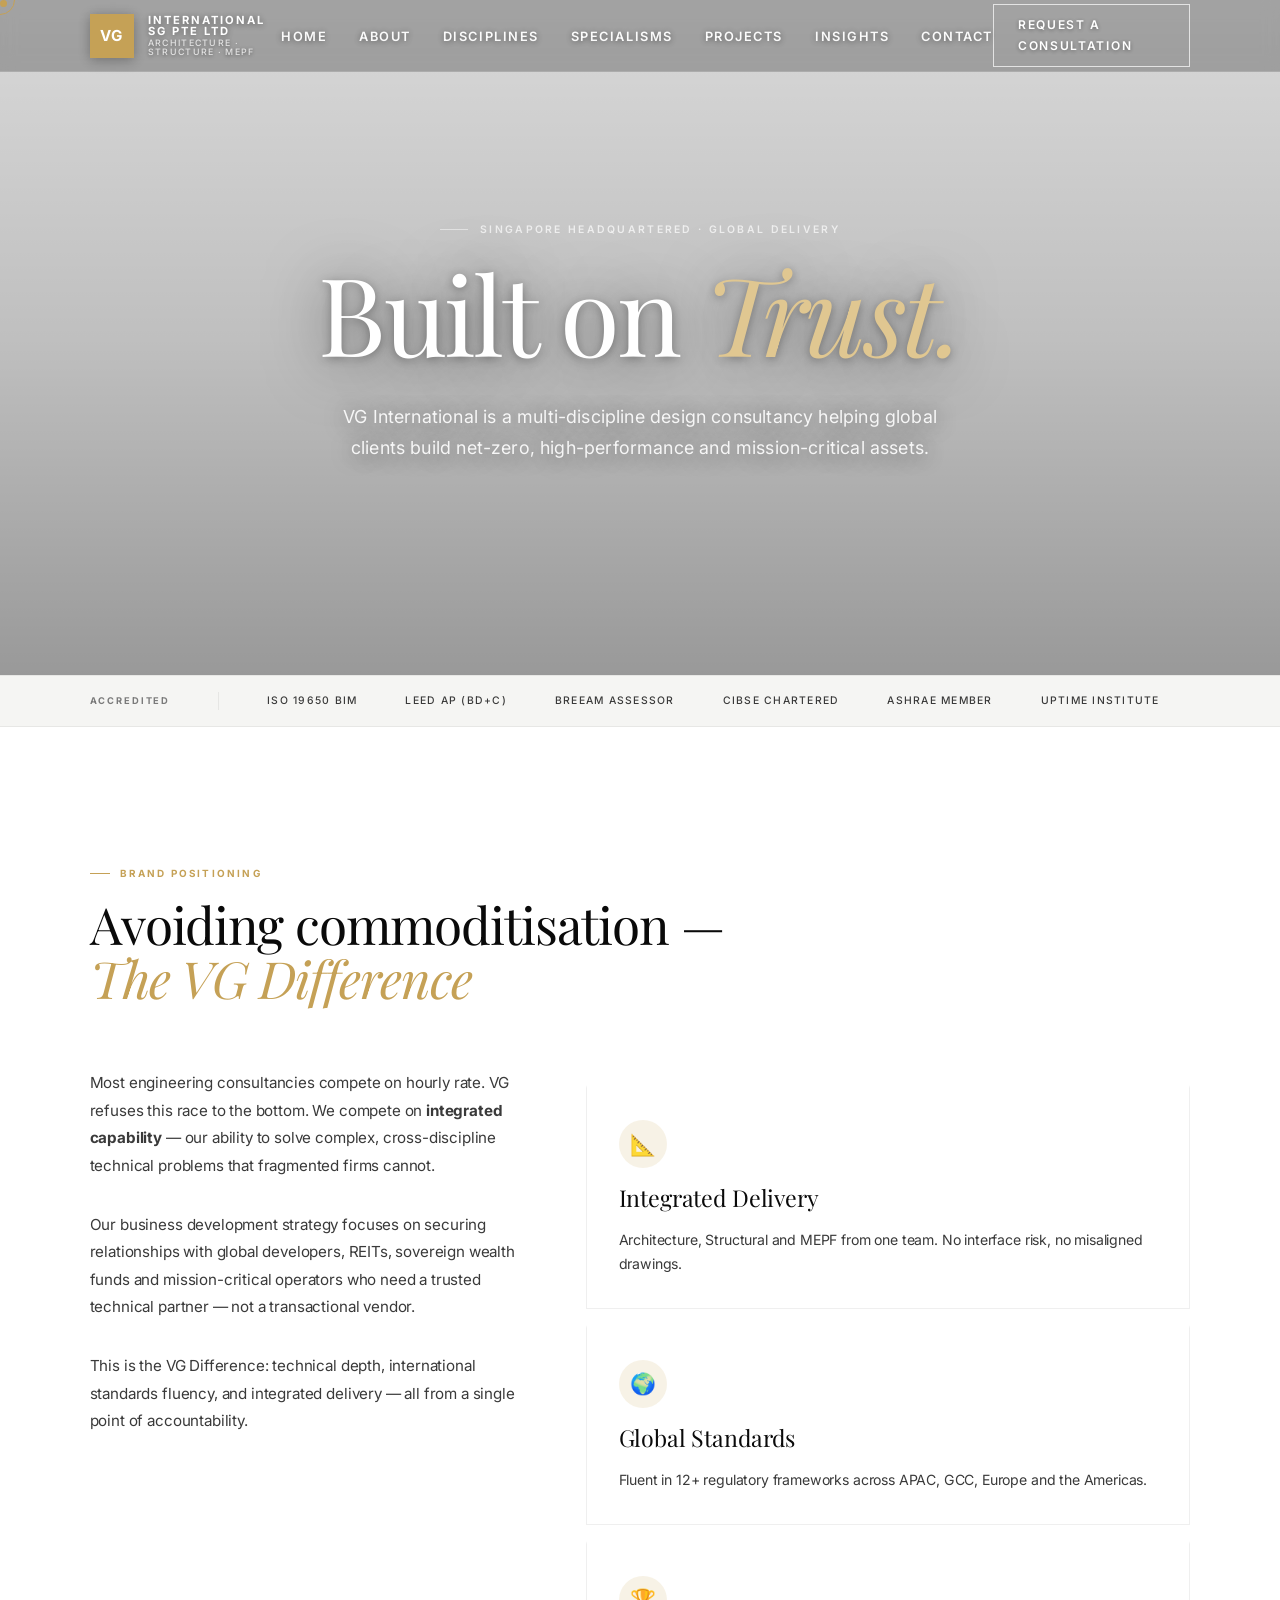
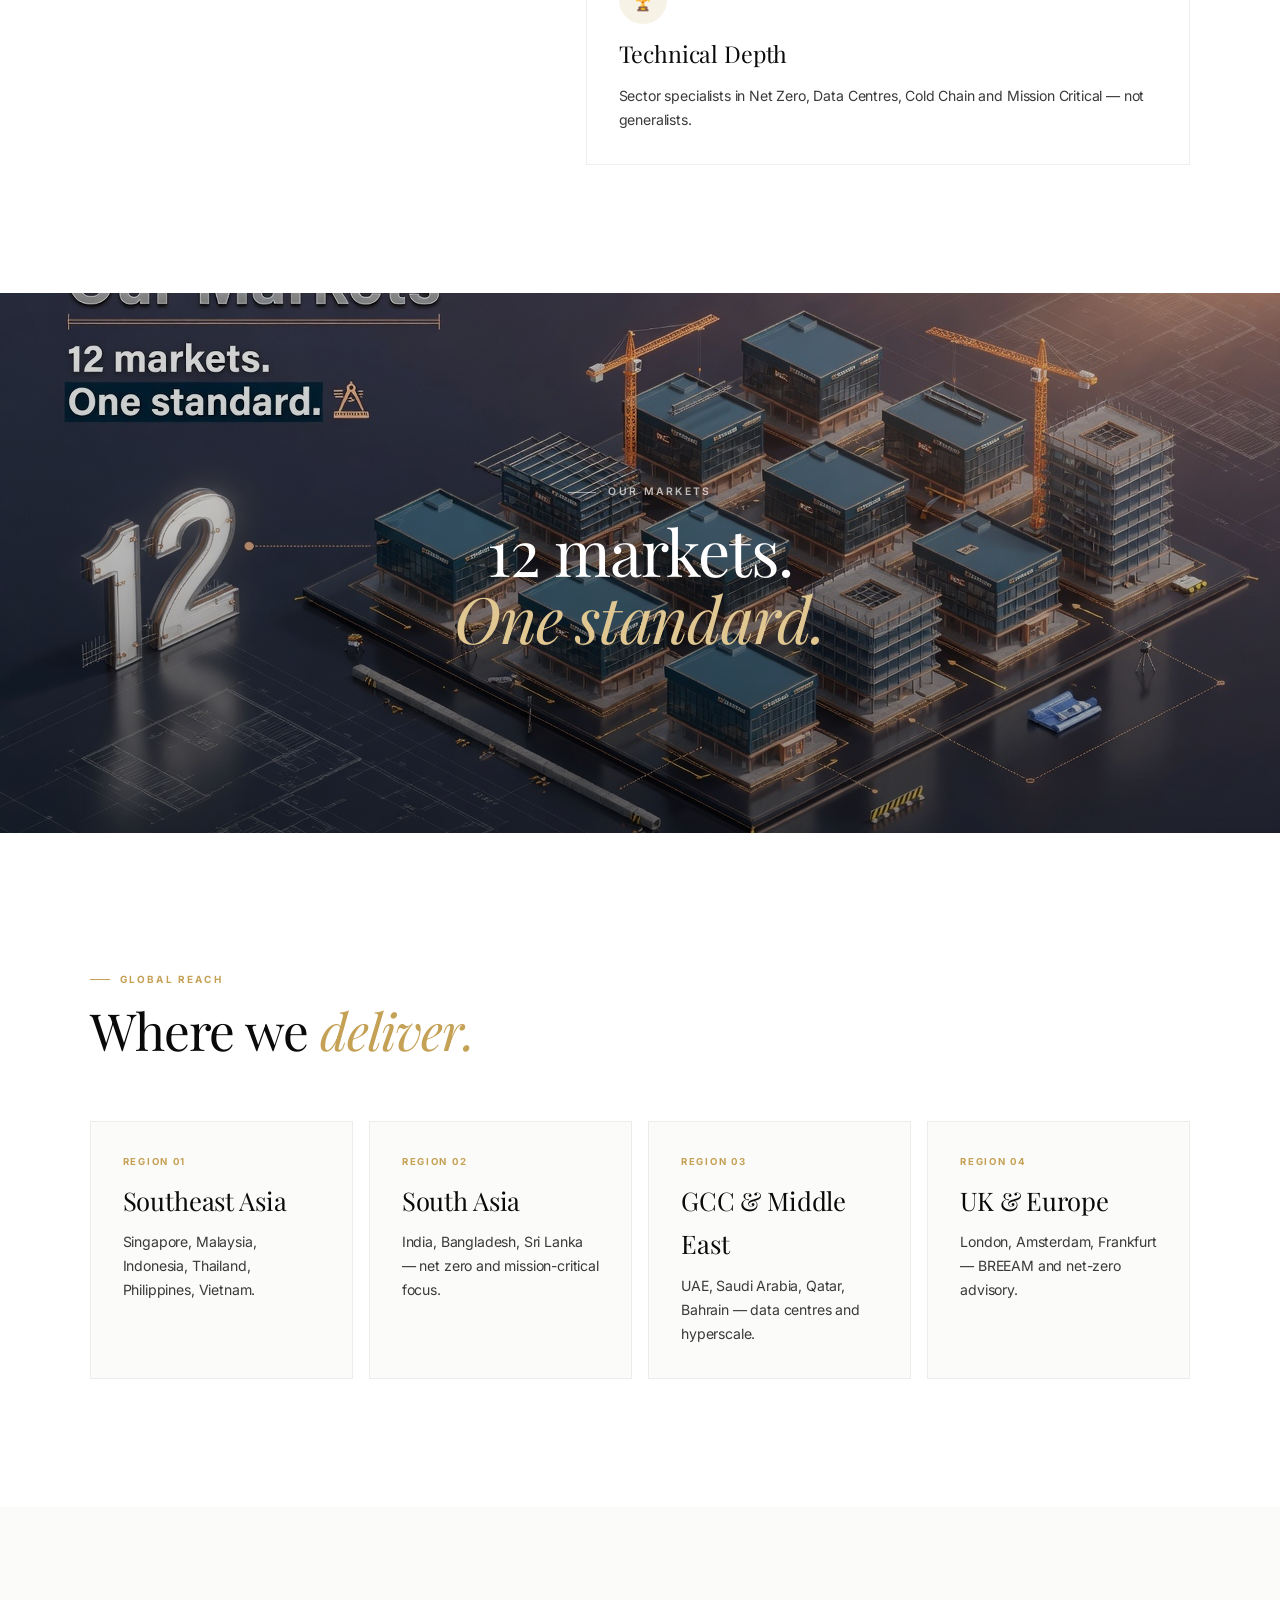
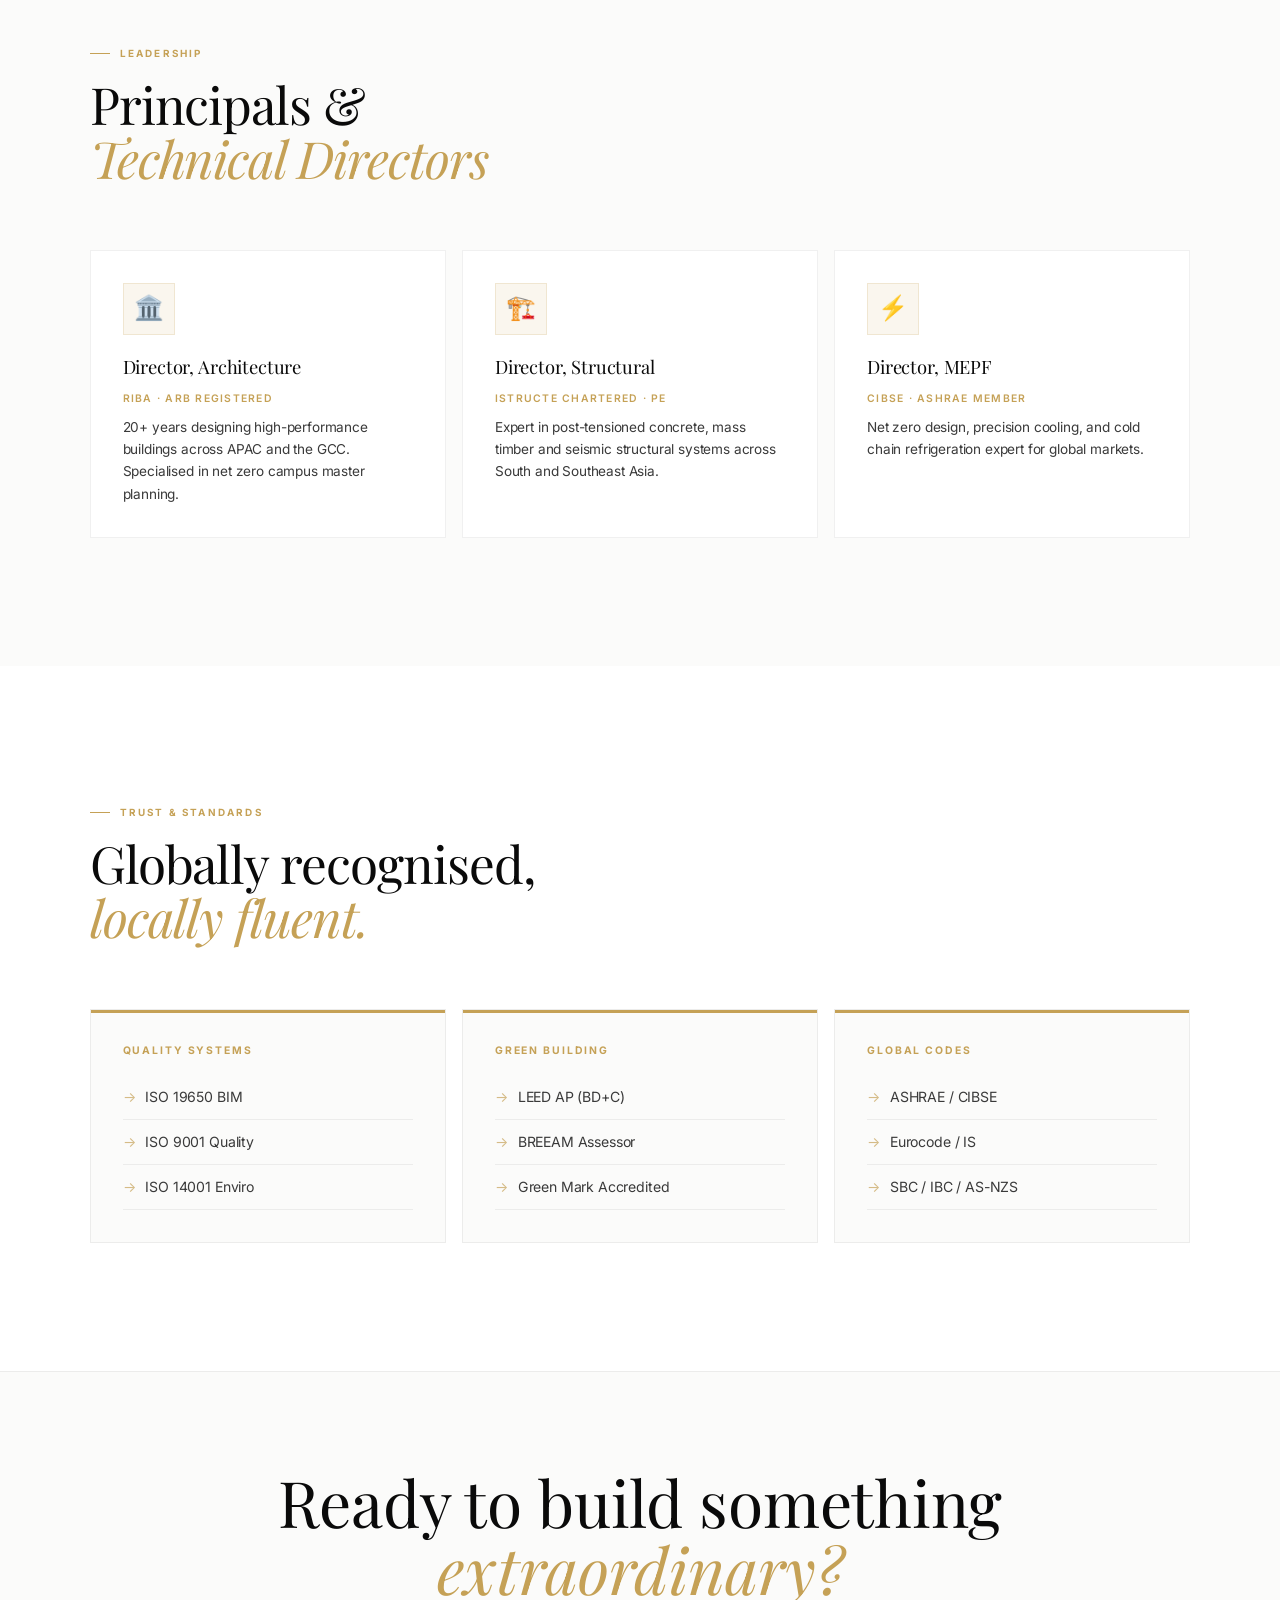
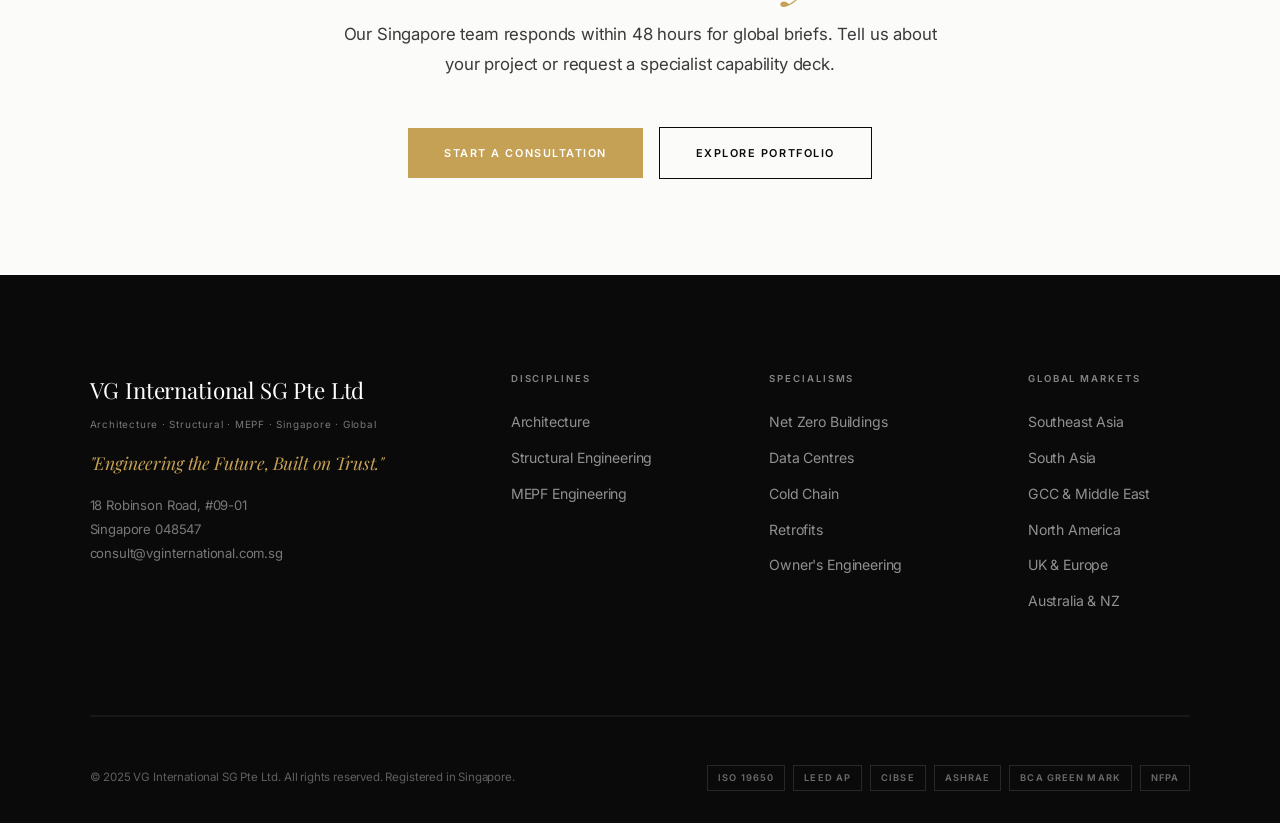
==== about.html @ dfb0352e "update" ====
<!DOCTYPE html>
<html lang="en">
<head>
<meta charset="UTF-8"><meta name="viewport" content="width=device-width,initial-scale=1.0">
<title>About VG — VG International SG Pte Ltd</title>
<link rel="preconnect" href="https://fonts.googleapis.com">
<link rel="preconnect" href="https://fonts.gstatic.com" crossorigin>
<link rel="stylesheet" href="css/style.css">

</head>
<body>
<div id="scroll-progress"></div>
<div id="nav-placeholder"></div>

<!-- CINEMATIC HERO -->
<section class="video-hero tall">
  <div class="video-hero-bg">
    <video autoplay muted loop playsinline>
      <source src="Public/grok-video-a93527ab-5ca3-4bed-82b3-470a1e8af33f.mp4" type="video/mp4">
    </video>
  </div>
  <div class="video-hero-overlay"></div>
  <div class="video-hero-content">
    <div class="eyebrow eyebrow-white">Singapore Headquartered · Global Delivery</div>
    <h1 class="display-xl">Built on <em>Trust.</em></h1>
    <p class="hero-sub">VG International is a multi-discipline design consultancy helping global clients build net-zero, high-performance and mission-critical assets.</p>
  </div>
</section>

<div id="trust-placeholder"></div>

<!-- PHILOSOPHY -->
<div class="section">
  <div class="section-header reveal-init">
    <div class="section-tag">Brand Positioning</div>
    <h2 class="sec-title">Avoiding commoditisation —<br><em>The VG Difference</em></h2>
  </div>
  <div class="spec-inner">
    <div class="reveal-init">
      <p class="body-text mb2">Most engineering consultancies compete on hourly rate. VG refuses this race to the bottom. We compete on <strong>integrated capability</strong> — our ability to solve complex, cross-discipline technical problems that fragmented firms cannot.</p>
      <p class="body-text mb2">Our business development strategy focuses on securing relationships with global developers, REITs, sovereign wealth funds and mission-critical operators who need a trusted technical partner — not a transactional vendor.</p>
      <p class="body-text">This is the VG Difference: technical depth, international standards fluency, and integrated delivery — all from a single point of accountability.</p>
    </div>
    <div class="reveal-init">
      <div class="f-col mt1">
        <div class="promise-card mb1">
          <div class="icon-circle ic-gold">📐</div>
          <div class="sc-title mb1">Integrated Delivery</div>
          <div class="sc-text">Architecture, Structural and MEPF from one team. No interface risk, no misaligned drawings.</div>
        </div>
        <div class="promise-card mb1">
          <div class="icon-circle ic-gold">🌍</div>
          <div class="sc-title mb1">Global Standards</div>
          <div class="sc-text">Fluent in 12+ regulatory frameworks across APAC, GCC, Europe and the Americas.</div>
        </div>
        <div class="promise-card">
          <div class="icon-circle ic-gold">🏆</div>
          <div class="sc-title mb1">Technical Depth</div>
          <div class="sc-text">Sector specialists in Net Zero, Data Centres, Cold Chain and Mission Critical — not generalists.</div>
        </div>
      </div>
    </div>
  </div>
</div>

<!-- VIDEO BREAK -->
<section class="video-hero medium">
  <div class="video-hero-bg">
    <img src="Public/0d7a922f-af8d-451e-a42f-dc4cbf70d4f8.jpg" alt="Our Markets">
  </div>
  <div class="video-hero-overlay"></div>
  <div class="video-hero-content">
    <div class="eyebrow eyebrow-white">Our Markets</div>
    <h2 class="display-lg">12 markets.<br><em>One standard.</em></h2>
  </div>
</section>

<!-- GLOBAL MARKETS -->
<div class="section">
  <div class="section-header reveal-init">
    <div class="section-tag">Global Reach</div>
    <h2 class="sec-title">Where we <em>deliver.</em></h2>
  </div>
  <div class="grid-4 mt2">
    <div class="card reveal-init">
      <div class="card-num">Region 01</div>
      <div class="card-title">Southeast Asia</div>
      <div class="card-text">Singapore, Malaysia, Indonesia, Thailand, Philippines, Vietnam.</div>
    </div>
    <div class="card reveal-init">
      <div class="card-num">Region 02</div>
      <div class="card-title">South Asia</div>
      <div class="card-text">India, Bangladesh, Sri Lanka — net zero and mission-critical focus.</div>
    </div>
    <div class="card reveal-init">
      <div class="card-num">Region 03</div>
      <div class="card-title">GCC &amp; Middle East</div>
      <div class="card-text">UAE, Saudi Arabia, Qatar, Bahrain — data centres and hyperscale.</div>
    </div>
    <div class="card reveal-init">
      <div class="card-num">Region 04</div>
      <div class="card-title">UK &amp; Europe</div>
      <div class="card-text">London, Amsterdam, Frankfurt — BREEAM and net-zero advisory.</div>
    </div>
  </div>
</div>

<!-- TEAM -->
<section class="section-alt">
  <div class="inner">
    <div class="section-header reveal-init">
      <div class="section-tag">Leadership</div>
      <h2 class="sec-title">Principals &amp;<br><em>Technical Directors</em></h2>
    </div>
    <div class="grid-3 mt2">
      <div class="team-card reveal-init">
        <div class="team-thumb">🏛️</div>
        <div class="team-name">Director, Architecture</div>
        <div class="team-role">RIBA · ARB Registered</div>
        <div class="team-text">20+ years designing high-performance buildings across APAC and the GCC. Specialised in net zero campus master planning.</div>
      </div>
      <div class="team-card reveal-init">
        <div class="team-thumb">🏗️</div>
        <div class="team-name">Director, Structural</div>
        <div class="team-role">IStructE Chartered · PE</div>
        <div class="team-text">Expert in post-tensioned concrete, mass timber and seismic structural systems across South and Southeast Asia.</div>
      </div>
      <div class="team-card reveal-init">
        <div class="team-thumb">⚡</div>
        <div class="team-name">Director, MEPF</div>
        <div class="team-role">CIBSE · ASHRAE Member</div>
        <div class="team-text">Net zero design, precision cooling, and cold chain refrigeration expert for global markets.</div>
      </div>
    </div>
  </div>
</section>

<!-- ACCREDITATIONS -->
<div class="section">
  <div class="section-header reveal-init">
    <div class="section-tag">Trust &amp; Standards</div>
    <h2 class="sec-title">Globally recognised,<br><em>locally fluent.</em></h2>
  </div>
  <div class="grid-3">
    <div class="card-top reveal-init">
      <div class="cap-title">Quality Systems</div>
      <ul class="arrow-list"><li>ISO 19650 BIM</li><li>ISO 9001 Quality</li><li>ISO 14001 Enviro</li></ul>
    </div>
    <div class="card-top reveal-init">
      <div class="cap-title">Green Building</div>
      <ul class="arrow-list"><li>LEED AP (BD+C)</li><li>BREEAM Assessor</li><li>Green Mark Accredited</li></ul>
    </div>
    <div class="card-top reveal-init">
      <div class="cap-title">Global Codes</div>
      <ul class="arrow-list"><li>ASHRAE / CIBSE</li><li>Eurocode / IS</li><li>SBC / IBC / AS-NZS</li></ul>
    </div>
  </div>
</div>

<!-- CTA -->
<div class="cta-band">
  <h2>Ready to build something<br><em>extraordinary?</em></h2>
  <p>Our Singapore team responds within 48 hours for global briefs. Tell us about your project or request a specialist capability deck.</p>
  <div class="btn-row center">
    <a href="contact.html" class="btn btn-gold">Start a Consultation</a>
    <a href="projects.html" class="btn btn-outline-dark">Explore Portfolio</a>
  </div>
</div>

<div id="footer-placeholder"></div>
<script src="js/shared.js"></script>
</body>
</html>
---- css/style.css ----
@import url('https://fonts.googleapis.com/css2?family=Playfair+Display:ital,wght@0,400;0,600;0,700;1,400;1,600&family=Inter:wght@300;400;500;600&display=swap');

/* ============================
   DESIGN TOKENS
   ============================ */
:root {
  /* Backgrounds */
  --bg:           #FFFFFF;
  --bg-2:         #FBFBFA;
  --bg-3:         #F5F5F3;
  --bg-dark:      #0F0F0F;

  /* Text */
  --ink:          #0A0A0A;
  --ink-2:        #3A3A3A;
  --ink-3:        #7A7A7A;
  --ink-inv:      #FFFFFF;

  /* Gold Accent - Refined for elegance */
  --gold:         #C5A156;
  --gold-light:   #E0C791;
  --gold-deep:    #94783E;

  /* Fonts */
  --f-display:    'Playfair Display', Georgia, serif;
  --f-body:       'Inter', -apple-system, BlinkMacSystemFont, "Segoe UI", Roboto, sans-serif;

  /* Strict Spacing Scale (8pt system) */
  --s1: 4px; --s2: 8px; --s3: 16px; --s4: 24px;
  --s5: 32px; --s6: 48px; --s7: 64px; --s8: 96px;
  --s9: 128px;
  --s10: 160px;

  /* Layout */
  --max-w: 1280px;
  --side:  7vw;

  /* Borders & Shadows - Subtle and clean */
  --border:       rgba(0,0,0,0.06);
  --border-gold:  rgba(197,161,86,0.25);
  --shadow-sm:    0 2px 12px rgba(0,0,0,0.04);
  --shadow:       0 8px 32px rgba(0,0,0,0.05);
  --shadow-lg:    0 24px 80px rgba(0,0,0,0.08);

  /* Easing */
  --ease:         cubic-bezier(0.2, 0.8, 0.2, 1);
}

/* ============================
   RESET & BASE
   ============================ */
*, *::before, *::after { box-sizing: border-box; margin: 0; padding: 0; }
html { scroll-behavior: smooth; font-size: 16px; }

body {
  font-family: var(--f-body);
  background: var(--bg);
  color: var(--ink);
  overflow-x: hidden;
  -webkit-font-smoothing: antialiased;
  -moz-osx-font-smoothing: grayscale;
  line-height: 1.7; /* Increased for better legibility */
  letter-spacing: -0.01em;
}

img, video { display: block; max-width: 100%; }
a { text-decoration: none; color: inherit; }

/* ============================
   SCROLL PROGRESS
   ============================ */
#scroll-progress {
  position: fixed; top: 0; left: 0;
  height: 2px; width: 0%;
  background: var(--gold);
  z-index: 9999;
  transition: width 0.08s linear;
}

/* ============================
   NAV
   ============================ */
nav {
  position: fixed;
  top: 0; left: 0; right: 0;
  z-index: 1000;
  display: flex;
  align-items: center;
  justify-content: space-between;
  padding: 0 var(--side);
  height: 72px;
  background: transparent;
  transition: background 0.4s var(--ease), height 0.4s var(--ease), backdrop-filter 0.4s var(--ease);
}

nav.scrolled {
  height: 56px;
  background: rgba(255,255,255,0.96);
  backdrop-filter: blur(16px);
  border-bottom: 1px solid var(--border);
}

.nav-logo {
  display: flex; align-items: center; gap: 14px;
  text-decoration: none;
}

.nav-logo-mark {
  width: 44px; height: 44px;
  background: var(--gold);
  display: flex; align-items: center; justify-content: center;
  font-family: var(--f-body);
  font-size: 0.95rem;
  font-weight: 700;
  color: white;
  letter-spacing: 0.05em;
  flex-shrink: 0;
}

.nav-logo-info {
  display: flex;
  flex-direction: column;
  gap: 2px;
  justify-content: center;
}

.nav-logo-name {
  font-family: var(--f-body);
  font-size: 0.7rem;
  font-weight: 700;
  color: var(--ink);
  letter-spacing: 0.18em;
  text-transform: uppercase;
  line-height: 1;
}

.nav-logo-sub {
  font-family: var(--f-body);
  font-size: 0.55rem;
  font-weight: 500;
  color: var(--ink-3);
  letter-spacing: 0.15em;
  text-transform: uppercase;
  line-height: 1;
}

.nav-links {
  display: flex; align-items: center;
  list-style: none; gap: var(--s5);
}

.nav-links a {
  font-family: var(--f-body);
  font-size: 0.8rem;
  font-weight: 600;
  letter-spacing: 0.12em;
  text-transform: uppercase;
  color: var(--ink);
  opacity: 0.75;
  transition: opacity 0.2s, color 0.2s;
}

.nav-links a:hover, .nav-links a.active { opacity: 1; color: var(--gold); }

/* When nav is over video — frosted glass blur effect to match bottom stats bar */
nav.on-video {
  background: rgba(0,0,0,0.25);
  backdrop-filter: blur(8px);
  border-bottom: 1px solid rgba(255,255,255,0.15);
}

nav.on-video .nav-links a,
nav.on-video .nav-logo-name {
  color: #FFFFFF;
  text-shadow: 0 1px 6px rgba(0,0,0,0.5);
  opacity: 1;
}
nav.on-video .nav-logo-sub {
  color: rgba(255,255,255,0.75);
  text-shadow: 0 1px 4px rgba(0,0,0,0.5);
}
nav.on-video .nav-logo-mark {
  background: var(--gold);
  box-shadow: 0 2px 12px rgba(0,0,0,0.3);
}
nav.on-video .nav-cta {
  border-color: rgba(255,255,255,0.7);
  color: white;
  text-shadow: 0 1px 4px rgba(0,0,0,0.4);
  font-size: 0.75rem;
}
nav.on-video .nav-links a { opacity: 0.95; }
nav.on-video .nav-links a:hover { color: var(--gold-light); opacity: 1; text-shadow: none; }

/* Scrolled state — clean dark on white, hide the before gradient */
nav.scrolled::before { opacity: 0; display: none; }
nav.scrolled .nav-logo-name { color: var(--ink); text-shadow: none; }
nav.scrolled .nav-logo-sub  { color: var(--ink-3); text-shadow: none; }
nav.scrolled .nav-links a   { color: var(--ink); text-shadow: none; opacity: 0.7; }


.nav-cta {
  font-family: var(--f-body);
  font-size: 0.68rem;
  font-weight: 600;
  letter-spacing: 0.14em;
  text-transform: uppercase;
  border: 1.5px solid var(--ink);
  color: var(--ink);
  padding: 10px 24px;
  transition: all 0.4s var(--ease);
}

.nav-cta:hover {
  background: var(--gold);
  border-color: var(--gold);
  color: white;
  transform: translateY(-1px);
}

/* ============================
   VIDEO HERO SYSTEM
   ============================ */
.video-hero {
  position: relative;
  width: 100%;
  overflow: hidden;
  display: flex; align-items: center; justify-content: center;
}

.video-hero.full-screen { height: 100vh; }
.video-hero.tall { height: 75vh; }
.video-hero.medium { height: 60vh; }

.video-hero-bg {
  position: absolute;
  inset: 0;
  z-index: 0;
}

.video-hero-bg video,
.video-hero-bg img {
  width: 100%; height: 100%;
  object-fit: cover;
  display: block;
}

/* Clean architectural overlay - subtle darken to make white text pop without hiding the video */
.video-hero-overlay {
  position: absolute; inset: 0; z-index: 1;
  background: linear-gradient(
    to bottom,
    rgba(0,0,0,0.15) 0%,
    rgba(0,0,0,0.25) 50%,
    rgba(0,0,0,0.4) 100%
  );
}

.video-hero-content {
  position: relative; z-index: 2;
  text-align: center;
  padding: 0 var(--side);
  max-width: 1100px;
  width: 100%;
}

/* ============================
   DISPLAY TYPOGRAPHY
   ============================ */
.display-xl {
  font-family: var(--f-display);
  font-size: clamp(3.2rem, 8.5vw, 8rem);
  font-weight: 400;
  line-height: 1.05;
  letter-spacing: -0.025em;
  color: white;
  text-shadow: 0 4px 60px rgba(0,0,0,0.6), 0 2px 10px rgba(0,0,0,0.3);
}

.display-xl em {
  font-style: italic;
  font-weight: 400;
  color: var(--gold-light);
  text-shadow: 0 4px 60px rgba(0,0,0,0.6), 0 2px 10px rgba(0,0,0,0.3);
}

.display-lg {
  font-family: var(--f-display);
  font-size: clamp(2.5rem, 5vw, 5.5rem);
  font-weight: 400;
  line-height: 1.05;
  letter-spacing: -0.02em;
  color: white;
}

.display-lg em { font-style: italic; color: var(--gold-light); }

.display-section {
  font-family: var(--f-display);
  font-size: clamp(2.2rem, 4.5vw, 4.2rem);
  font-weight: 400;
  line-height: 1.1;
  letter-spacing: -0.02em;
  color: var(--ink);
}

.display-section em { font-style: italic; color: var(--gold); }

.hero-sub {
  font-family: var(--f-body);
  font-size: clamp(0.95rem, 1.4vw, 1.15rem);
  font-weight: 400;
  color: rgba(255,255,255,0.9);
  max-width: 640px;
  margin: var(--s5) auto 0;
  line-height: 1.75;
  letter-spacing: 0.01em;
  text-shadow: 0 2px 20px rgba(0,0,0,0.5);
}

/* Eyebrow label */
.eyebrow {
  display: inline-flex; align-items: center; gap: 12px;
  font-family: var(--f-body);
  font-size: 0.65rem;
  font-weight: 600;
  letter-spacing: 0.22em;
  text-transform: uppercase;
  color: var(--gold);
  margin-bottom: var(--s3);
}

.eyebrow::before {
  content: '';
  width: 28px; height: 1px;
  background: var(--gold);
  flex-shrink: 0;
}

.eyebrow-white {
  color: rgba(255,255,255,0.7);
  margin-bottom: var(--s3);
}

.eyebrow-white::before { background: rgba(255,255,255,0.5); }

/* ============================
   BUTTONS
   ============================ */
.btn-row {
  display: flex; align-items: center;
  gap: var(--s3); flex-wrap: wrap;
  margin-top: var(--s5);
}

.btn-row.center { justify-content: center; }

.btn {
  display: inline-flex; align-items: center; justify-content: center;
  font-family: var(--f-body);
  font-size: 0.68rem;
  font-weight: 600;
  letter-spacing: 0.14em;
  text-transform: uppercase;
  padding: 16px 36px;
  transition: all 0.4s var(--ease);
  cursor: pointer;
  border: none;
  white-space: nowrap;
}

.btn-gold {
  background: var(--gold);
  color: white;
}
.btn-gold:hover { 
  background: var(--gold-deep); 
  transform: translateY(-2px); 
  box-shadow: 0 12px 32px rgba(197,161,86,0.35); 
}

.btn-outline-white {
  background: transparent;
  border: 1.5px solid rgba(255,255,255,0.7);
  color: white;
}
.btn-outline-white:hover { 
  background: rgba(255,255,255,0.1); 
  border-color: white; 
  transform: translateY(-1px);
}

.btn-outline-dark {
  background: transparent;
  border: 1.5px solid var(--ink);
  color: var(--ink);
}
.btn-outline-dark:hover { 
  background: var(--ink); 
  color: white; 
  transform: translateY(-1px);
}

/* ============================
   HERO STATS BAR
   ============================ */
.hero-stats-bar {
  position: absolute;
  bottom: 0; left: 0; right: 0;
  z-index: 3;
  display: flex;
  border-top: 1px solid rgba(255,255,255,0.15);
  background: rgba(0,0,0,0.25);
  backdrop-filter: blur(8px);
}

.hstat {
  flex: 1;
  padding: var(--s4) var(--s4);
  text-align: center;
  border-right: 1px solid rgba(255,255,255,0.12);
}

.hstat:last-child { border-right: none; }

.hstat-num {
  font-family: var(--f-display);
  font-size: clamp(1.8rem, 3vw, 2.8rem);
  font-weight: 400;
  color: white;
  line-height: 1;
  margin-bottom: 4px;
}

.hstat-label {
  font-family: var(--f-body);
  font-size: 0.62rem;
  font-weight: 500;
  letter-spacing: 0.16em;
  text-transform: uppercase;
  color: rgba(255,255,255,0.6);
}

/* ============================
   SECTION LAYOUT
   ============================ */
.section {
  padding: var(--s9) var(--side);
  max-width: calc(var(--max-w) + var(--side)*2);
  margin: 0 auto;
}

.section-sm { 
  padding: var(--s7) var(--side); 
  max-width: calc(var(--max-w) + var(--side)*2); 
  margin: 0 auto; 
}

.section-alt {
  background: var(--bg-2);
  width: 100%;
  padding: var(--s9) var(--side);
}

.section-alt > .inner { max-width: var(--max-w); margin: 0 auto; }

.section-header { margin-bottom: var(--s7); }

/* Section tag */
.section-tag {
  display: inline-flex; align-items: center; gap: 10px;
  font-family: var(--f-body);
  font-size: 0.62rem;
  font-weight: 700;
  letter-spacing: 0.22em;
  text-transform: uppercase;
  color: var(--gold);
  margin-bottom: var(--s3);
}

.section-tag::before {
  content: '';
  width: 20px; height: 1px;
  background: var(--gold);
}

h2.sec-title {
  font-family: var(--f-display);
  font-size: clamp(2rem, 4vw, 4rem);
  font-weight: 400;
  line-height: 1.05;
  letter-spacing: -0.02em;
  color: var(--ink);
}

h2.sec-title em { font-style: italic; color: var(--gold); }

/* ============================
   MAGAZINE GALLERY
   ============================ */
.mag-pair {
  display: grid;
  grid-template-columns: 1.4fr 1fr;
  align-items: center;
  gap: var(--s8);
  padding-bottom: var(--s8);
  border-bottom: 1px solid var(--border);
  margin-bottom: var(--s8);
}

.mag-pair.reverse { grid-template-columns: 1fr 1.4fr; }
.mag-pair.reverse .mag-image { order: 2; }
.mag-pair.reverse .mag-text  { order: 1; }

.mag-image {
  position: relative;
  overflow: hidden;
  border: 1px solid var(--border);
}

.mag-image img {
  width: 100%; height: 560px;
  object-fit: cover;
  display: block;
  transition: transform 1.5s var(--ease);
}

.mag-image:hover img { transform: scale(1.05); }

.mag-label {
  position: absolute;
  top: var(--s4); left: var(--s4);
  font-family: var(--f-body);
  font-size: 0.6rem;
  font-weight: 700;
  letter-spacing: 0.2em;
  text-transform: uppercase;
  color: var(--gold);
  background: rgba(255,255,255,0.95);
  padding: 8px 16px;
  backdrop-filter: blur(8px);
  box-shadow: var(--shadow-sm);
}

.mag-text { padding-right: var(--s5); }
.mag-pair.reverse .mag-text { padding-right: 0; padding-left: var(--s5); }

.mag-proj-id {
  font-family: var(--f-body);
  font-size: 0.6rem;
  font-weight: 700;
  letter-spacing: 0.2em;
  text-transform: uppercase;
  color: var(--ink-3);
  margin-bottom: var(--s2);
}

.mag-title {
  font-family: var(--f-display);
  font-size: clamp(2rem, 3vw, 3.2rem);
  font-weight: 400;
  line-height: 1.1;
  letter-spacing: -0.02em;
  color: var(--ink);
  margin-bottom: var(--s3);
}

.mag-title em { font-style: italic; color: var(--gold); }

.mag-desc {
  font-family: var(--f-body);
  font-size: 0.95rem;
  color: var(--ink-2);
  line-height: 1.75;
  margin-bottom: var(--s4);
}

.mag-metric {
  display: inline-block;
  font-family: var(--f-display);
  font-size: 2.5rem;
  font-weight: 400;
  color: var(--gold);
  border-top: 2px solid var(--gold);
  padding-top: var(--s2);
  margin-bottom: var(--s4);
}

/* ============================
   TRUST / CREDENTIALS BAR
   ============================ */
.trust-bar {
  background: var(--bg-3);
  border-top: 1px solid var(--border);
  border-bottom: 1px solid var(--border);
  padding: var(--s3) var(--side);
  overflow: hidden;
}

.trust-bar-inner {
  display: flex; align-items: center; gap: var(--s6);
  max-width: var(--max-w); margin: 0 auto;
  flex-wrap: nowrap;
  overflow-x: auto;
  scrollbar-width: none;
}

.trust-bar-inner::-webkit-scrollbar { display: none; }

.trust-label {
  font-family: var(--f-body);
  font-size: 0.58rem;
  font-weight: 700;
  letter-spacing: 0.2em;
  text-transform: uppercase;
  color: var(--ink-3);
  white-space: nowrap;
  flex-shrink: 0;
}

.trust-divider { width: 1px; height: 18px; background: var(--border); flex-shrink: 0; }

.trust-item {
  font-family: var(--f-body);
  font-size: 0.65rem;
  font-weight: 500;
  letter-spacing: 0.12em;
  text-transform: uppercase;
  color: var(--ink-2);
  white-space: nowrap;
  flex-shrink: 0;
  transition: color 0.2s;
}

.trust-item:hover { color: var(--gold); }

/* ============================
   STATEMENT BAND
   ============================ */
.statement-band {
  padding: var(--s9) var(--side);
  border-top: 1px solid var(--border);
  border-bottom: 1px solid var(--border);
  background: var(--bg);
}

.statement-band .inner {
  max-width: 1100px; margin: 0 auto;
  display: grid;
  grid-template-columns: 1fr 1.8fr;
  gap: var(--s8);
  align-items: center; /* Changed from start to center for better balance */
}

.statement-band blockquote {
  font-family: var(--f-display);
  font-size: clamp(1.8rem, 3.2vw, 2.8rem);
  font-weight: 400;
  font-style: italic;
  line-height: 1.3;
  color: var(--ink);
}

.statement-band blockquote em { color: var(--gold); font-style: normal; }

.statement-body {
  display: flex; flex-direction: column; gap: var(--s5);
  padding-left: var(--s7);
  border-left: 1.5px solid var(--border-gold);
}

.statement-body p {
  font-size: 1rem;
  line-height: 1.85;
  color: var(--ink-2);
}

/* ============================
   SPEC / CAPABILITY CARDS
   ============================ */
.spec-grid {
  display: grid;
  grid-template-columns: repeat(3, 1fr);
  gap: var(--s4);
  margin-top: var(--s6);
}

.spec-card {
  border: 1px solid var(--border);
  padding: var(--s6) var(--s5);
  background: var(--bg);
  transition: all 0.5s var(--ease);
  display: flex;
  flex-direction: column;
  gap: var(--s4);
}

.spec-card:hover {
  border-color: var(--gold);
  transform: translateY(-8px);
  box-shadow: var(--shadow-lg);
}

.sc-num {
  font-family: var(--f-body);
  font-size: 0.58rem;
  font-weight: 700;
  letter-spacing: 0.2em;
  text-transform: uppercase;
  color: var(--gold);
}

.sc-title {
  font-family: var(--f-display);
  font-size: 1.45rem;
  font-weight: 400;
  color: var(--ink);
  line-height: 1.2;
}

.sc-text {
  font-family: var(--f-body);
  font-size: 0.88rem;
  color: var(--ink-2);
  line-height: 1.7;
  flex-grow: 1;
}

.sc-link {
  font-family: var(--f-body);
  font-size: 0.65rem;
  font-weight: 600;
  letter-spacing: 0.14em;
  text-transform: uppercase;
  color: var(--gold);
  display: flex; align-items: center; gap: 8px;
}

.sc-link::after {
  content: '→';
  transition: transform 0.2s;
}

.spec-card:hover .sc-link::after { transform: translateX(4px); }

/* ============================
   STATS STRIP
   ============================ */
.stats-strip {
  display: grid;
  grid-template-columns: repeat(5, 1fr);
  border-top: 1px solid var(--border);
  border-bottom: 1px solid var(--border);
  background: var(--bg-2);
}

.stat-box {
  padding: var(--s6) var(--s4);
  text-align: center;
  border-right: 1px solid var(--border);
}

.stat-box:last-child { border-right: none; }

.stat-big {
  font-family: var(--f-display);
  font-size: clamp(2.2rem, 3.8vw, 3.6rem);
  font-weight: 400;
  color: var(--gold);
  line-height: 1;
  margin-bottom: 12px;
}

.stat-label {
  font-family: var(--f-body);
  font-size: 0.65rem;
  font-weight: 500;
  letter-spacing: 0.12em;
  text-transform: uppercase;
  color: var(--ink-2);
}

.stat-source {
  font-family: var(--f-body);
  font-size: 0.55rem;
  color: var(--ink-3);
  margin-top: 4px;
  letter-spacing: 0.08em;
  text-transform: uppercase;
}

/* ============================
   PROJECT CARDS
   ============================ */
.proj-grid {
  display: grid;
  grid-template-columns: repeat(3, 1fr);
  gap: var(--s3);
}

.proj-card {
  overflow: hidden;
  border: 1px solid var(--border);
  background: var(--bg);
  display: flex; flex-direction: column;
  transition: all 0.45s var(--ease);
}

.proj-card:hover { border-color: var(--gold); transform: translateY(-6px); box-shadow: var(--shadow-lg); }

.proj-thumb {
  height: 260px;
  background: var(--bg-3);
  display: flex; align-items: center; justify-content: center;
  overflow: hidden;
  font-size: 3.5rem;
  position: relative;
}

.proj-thumb img { width: 100%; height: 100%; object-fit: cover; transition: transform 1s var(--ease); }
.proj-card:hover .proj-thumb img { transform: scale(1.06); }

.proj-body { padding: var(--s4); flex-grow: 1; display: flex; flex-direction: column; gap: var(--s2); }

.proj-tags { display: flex; gap: 8px; flex-wrap: wrap; }

.proj-tag {
  font-family: var(--f-body);
  font-size: 0.58rem;
  font-weight: 600;
  letter-spacing: 0.14em;
  text-transform: uppercase;
  padding: 4px 10px;
  border: 1px solid var(--border);
  color: var(--ink-2);
}

.pt-sea { border-color: #2DD4BF33; color: #0D9488; }
.pt-gcc { border-color: #F59E0B33; color: #B45309; }
.pt-ind { border-color: #818CF833; color: #4F46E5; }

.proj-title {
  font-family: var(--f-display);
  font-size: 1.3rem;
  font-weight: 400;
  color: var(--ink);
  line-height: 1.2;
}

.proj-desc {
  font-family: var(--f-body);
  font-size: 0.85rem;
  color: var(--ink-2);
  line-height: 1.65;
  flex-grow: 1;
}

.proj-metrics {
  display: flex; gap: 12px;
  padding-top: var(--s3);
  border-top: 1px solid var(--border);
}

.proj-metric {
  font-family: var(--f-body);
  font-size: 0.6rem;
  font-weight: 700;
  letter-spacing: 0.12em;
  text-transform: uppercase;
  color: var(--gold);
  padding: 4px 10px;
  background: rgba(201,165,90,0.1);
}

/* ============================
   CAPABILITY COLUMNS
   ============================ */
.cap-col {
  padding: var(--s5);
  background: var(--bg-3);
  border: 1px solid var(--border);
  border-top: 3px solid var(--gold);
  transition: all 0.4s var(--ease);
}

.cap-col:hover { border-top-color: var(--gold-deep); box-shadow: var(--shadow); }

.cap-title {
  font-family: var(--f-body);
  font-size: 0.65rem;
  font-weight: 700;
  letter-spacing: 0.18em;
  text-transform: uppercase;
  color: var(--gold);
  margin-bottom: var(--s3);
}

/* ============================
   LISTS
   ============================ */
.arrow-list { list-style: none; }
.arrow-list li {
  font-family: var(--f-body);
  font-size: 0.88rem;
  color: var(--ink-2);
  padding: 10px 0;
  border-bottom: 1px solid var(--border);
  display: flex; gap: 10px; align-items: flex-start;
}
.arrow-list li::before { content: '→'; color: var(--gold); flex-shrink: 0; opacity: 0.7; }

.check-list { list-style: none; }
.check-list li {
  font-family: var(--f-body);
  font-size: 0.9rem;
  color: var(--ink-2);
  padding: 10px 0;
  border-bottom: 1px solid var(--border);
  display: flex; gap: 10px; align-items: flex-start;
  line-height: 1.6;
}
.check-list li::before { content: '›'; color: var(--gold); flex-shrink: 0; font-size: 1.1rem; }

/* ============================
   SECTION-SPECIFIC
   ============================ */

/* Discipline badge */
.disc-badge {
  display: inline-flex; align-items: center; gap: 10px;
  font-family: var(--f-body); font-size: 0.62rem;
  font-weight: 700; letter-spacing: 0.2em; text-transform: uppercase;
  color: var(--gold);
  background: rgba(201,165,90,0.08);
  border: 1px solid rgba(201,165,90,0.2);
  padding: 8px 16px;
  margin-bottom: var(--s3);
}

.disc-badge-dot { width: 6px; height: 6px; border-radius: 50%; background: var(--gold); }

/* Spec badge */
.spec-badge {
  display: inline-flex; align-items: center; gap: 10px;
  font-family: var(--f-body); font-size: 0.62rem;
  font-weight: 700; letter-spacing: 0.2em; text-transform: uppercase;
  color: var(--gold);
  background: rgba(201,165,90,0.08);
  border: 1px solid rgba(201,165,90,0.2);
  padding: 8px 16px;
  margin-bottom: var(--s3);
}

/* Spec inner */
.spec-inner {
  display: grid;
  grid-template-columns: 1fr 1.4fr;
  gap: var(--s7);
  align-items: start;
}

.spec-block {
  padding: var(--s7) 0;
  border-bottom: 1px solid var(--border);
}

/* Mini stat */
.mini-stat {
  padding: var(--s5);
  background: var(--bg-2);
  border: 1px solid var(--border);
  text-align: center;
  margin-bottom: var(--s2);
}

.mini-stat-num {
  font-family: var(--f-display);
  font-size: 2.5rem;
  font-weight: 400;
  color: var(--gold);
  line-height: 1;
  margin-bottom: 6px;
}

.mini-stat-label {
  font-family: var(--f-body);
  font-size: 0.65rem;
  letter-spacing: 0.1em;
  text-transform: uppercase;
  color: var(--ink-3);
}

/* ROI Table */
.roi-tbl {
  width: 100%;
  border-collapse: collapse;
  margin-top: var(--s5);
  background: var(--bg-2);
  border: 1px solid var(--border);
}

.roi-tbl th, .roi-tbl td {
  padding: 14px 18px;
  text-align: left;
  font-family: var(--f-body);
  font-size: 0.85rem;
  border-bottom: 1px solid var(--border);
}

.roi-tbl th {
  font-size: 0.6rem; font-weight: 700;
  letter-spacing: 0.15em; text-transform: uppercase;
  color: var(--gold); background: rgba(201,165,90,0.06);
}

.roi-tbl td:last-child { color: var(--gold); font-weight: 600; }

/* Web tip */
.web-tip {
  background: var(--bg-2);
  border-left: 3px solid var(--gold);
  padding: var(--s4) var(--s5);
  margin-top: var(--s5);
}

.web-tip-label {
  font-family: var(--f-body);
  font-size: 0.65rem; font-weight: 700;
  letter-spacing: 0.14em; text-transform: uppercase;
  color: var(--gold); margin-bottom: var(--s2);
}

.web-tip-text {
  font-family: var(--f-body);
  font-size: 0.9rem; font-style: italic;
  color: var(--ink-2); line-height: 1.75;
}

/* Cap box */
.cap-box {
  padding: var(--s4);
  background: var(--bg-2);
  border: 1px solid var(--border);
  border-top: 3px solid var(--gold);
}

.cap-box-title {
  font-family: var(--f-body);
  font-size: 0.72rem; font-weight: 700;
  letter-spacing: 0.1em; text-transform: uppercase;
  color: var(--ink); margin-bottom: var(--s2);
}

.cap-box-text {
  font-family: var(--f-body);
  font-size: 0.85rem; color: var(--ink-2); line-height: 1.65;
}

/* Body text util */
.body-text {
  font-family: var(--f-body);
  font-size: 0.95rem; color: var(--ink-2);
  line-height: 1.8; max-width: 620px;
}

/* ============================
   GRID UTILS
   ============================ */
.grid-3 { display: grid; grid-template-columns: repeat(3,1fr); gap: var(--s3); }
.grid-2 { display: grid; grid-template-columns: repeat(2,1fr); gap: var(--s4); }
.grid-4 { display: grid; grid-template-columns: repeat(4,1fr); gap: var(--s3); }
.three-col { display: grid; grid-template-columns: repeat(3,1fr); gap: var(--s3); }
.four-col  { display: grid; grid-template-columns: repeat(4,1fr); gap: var(--s3); }

/* ============================
   TAGS
   ============================ */
.tag {
  display: inline-block;
  font-family: var(--f-body); font-size: 0.6rem;
  font-weight: 600; letter-spacing: 0.12em; text-transform: uppercase;
  padding: 4px 10px; border: 1px solid;
}
.tag-blue { border-color: #2DD4BF55; color: #0D9488; }
.tag-gold { border-color: rgba(201,165,90,0.4); color: var(--gold); }
.tag-teal { border-color: #2DD4BF55; color: #0D9488; }
.tag-violet { border-color: #818CF855; color: #4F46E5; }
.tag-coral { border-color: #FB923C55; color: #C4735A; }
.tag-green { border-color: #4ADE8055; color: #16A34A; }

/* ============================
   ICON CIRCLES
   ============================ */
.icon-circle {
  width: 48px; height: 48px; border-radius: 50%;
  display: flex; align-items: center; justify-content: center;
  font-size: 1.3rem; margin-bottom: var(--s3);
}
.ic-gold { background: rgba(201,165,90,0.15); }
.ic-blue { background: rgba(45,212,191,0.12); }
.ic-teal { background: rgba(45,212,191,0.12); }
.ic-violet { background: rgba(129,140,248,0.12); }
.ic-coral { background: rgba(251,146,60,0.12); }
.ic-green { background: rgba(74,222,128,0.12); }

/* ============================
   FILTER BAR (PROJECTS)
   ============================ */
.filter-bar {
  display: flex; gap: var(--s2); flex-wrap: wrap;
  margin-bottom: var(--s6);
  border-bottom: 1px solid var(--border);
  padding-bottom: var(--s4);
}

.filter-btn {
  font-family: var(--f-body);
  font-size: 0.65rem; font-weight: 600;
  letter-spacing: 0.14em; text-transform: uppercase;
  padding: 8px 18px;
  border: 1px solid var(--border);
  background: transparent;
  color: var(--ink-2);
  cursor: pointer;
  transition: all 0.3s var(--ease);
}

.filter-btn:hover, .filter-btn.active {
  background: var(--gold); border-color: var(--gold); color: white;
}

.projects-grid {
  display: grid;
  grid-template-columns: repeat(3, 1fr);
  gap: var(--s3);
}

.proj-thumb-overlay {
  position: absolute; inset: 0;
  background: rgba(0,0,0,0.5);
  display: flex; align-items: center; justify-content: center;
  opacity: 0; transition: opacity 0.4s var(--ease);
}

.proj-thumb-overlay span {
  font-family: var(--f-body); font-size: 0.68rem;
  font-weight: 600; letter-spacing: 0.16em;
  text-transform: uppercase; color: white;
  border: 1px solid rgba(255,255,255,0.5); padding: 10px 20px;
}

.proj-card:hover .proj-thumb-overlay { opacity: 1; }

/* ============================
   ARTICLE CARDS (INSIGHTS)
   ============================ */
.article-card {
  display: grid;
  grid-template-columns: 240px 1fr;
  border: 1px solid var(--border);
  background: var(--bg);
  overflow: hidden;
  margin-bottom: var(--s3);
  transition: all 0.4s var(--ease);
}

.article-card:hover { border-color: var(--gold); box-shadow: var(--shadow); }

.article-thumb {
  background: var(--bg-3);
  overflow: hidden;
  height: 180px;
  border-right: 1px solid var(--border);
}

.article-thumb img {
  width: 100%; height: 100%;
  object-fit: cover;
  display: block;
}

.article-body { padding: var(--s4); }

.article-tag {
  font-family: var(--f-body); font-size: 0.58rem;
  font-weight: 700; letter-spacing: 0.18em; text-transform: uppercase;
  color: var(--gold); margin-bottom: var(--s2);
}

.article-title {
  font-family: var(--f-display);
  font-size: 1.3rem; font-weight: 400;
  color: var(--ink); line-height: 1.3;
  margin-bottom: var(--s2);
}

.article-intro { font-size: 0.88rem; color: var(--ink-2); line-height: 1.65; margin-bottom: var(--s3); }

.article-meta {
  font-size: 0.6rem; font-weight: 600;
  letter-spacing: 0.12em; text-transform: uppercase;
  color: var(--ink-3); display: flex; gap: var(--s3);
}

/* Sidebar */
.insights-grid { display: grid; grid-template-columns: 2.2fr 1fr; gap: var(--s6); margin-top: var(--s5); }
.article-grid { display: flex; flex-direction: column; }
.sidebar-block { border: 1px solid var(--border); padding: var(--s4); background: var(--bg-2); margin-bottom: var(--s3); }

/* Keyword grid */
.keyword-grid { display: grid; grid-template-columns: repeat(3, 1fr); gap: var(--s3); margin-top: var(--s5); }

.keyword-card {
  padding: var(--s4);
  border: 1px solid var(--border);
  background: var(--bg);
  transition: all 0.3s var(--ease);
}

.keyword-card:hover { border-color: var(--gold); }

.kw-num { font-size: 0.6rem; font-weight: 700; letter-spacing: 0.18em; text-transform: uppercase; color: var(--gold); margin-bottom: var(--s2); }
.kw-title { font-family: var(--f-display); font-size: 1.25rem; font-weight: 400; color: var(--ink); margin-bottom: var(--s2); }
.kw-text { font-size: 0.85rem; color: var(--ink-2); line-height: 1.65; }

/* ============================
   CONTACT FORM
   ============================ */
.contact-grid { display: grid; grid-template-columns: 1.4fr 1fr; gap: var(--s7); margin-top: var(--s5); }

.form-group { margin-bottom: var(--s4); }

.form-group label {
  display: block;
  font-family: var(--f-body); font-size: 0.62rem;
  font-weight: 700; letter-spacing: 0.16em; text-transform: uppercase;
  color: var(--ink-2); margin-bottom: 8px;
}

.form-group input,
.form-group select,
.form-group textarea {
  width: 100%;
  font-family: var(--f-body); font-size: 0.9rem;
  color: var(--ink); background: var(--bg-2);
  border: 1px solid var(--border); padding: 13px 16px;
  appearance: none; outline: none;
  transition: border-color 0.2s;
}

.form-group input:focus,
.form-group select:focus,
.form-group textarea:focus { border-color: var(--gold); }

.form-group textarea { resize: vertical; min-height: 130px; }

.info-block {
  padding: var(--s4) var(--s5);
  background: var(--bg-2);
  border: 1px solid var(--border);
  border-left: 3px solid var(--gold);
  margin-bottom: var(--s3);
}

.road-phase {
  padding: var(--s4);
  background: var(--bg-2);
  border: 1px solid var(--border);
  transition: all 0.3s var(--ease);
}

.road-phase:hover { border-color: var(--gold); }

.roadmap-grid { display: grid; grid-template-columns: repeat(4, 1fr); gap: var(--s3); margin-top: var(--s5); }

/* ============================
   TEAM CARDS
   ============================ */
.team-card {
  padding: var(--s5);
  border: 1px solid var(--border);
  background: var(--bg);
  display: flex; flex-direction: column; gap: var(--s2);
  transition: all 0.4s var(--ease);
}

.team-card:hover { border-color: var(--gold-light); box-shadow: var(--shadow); }

.team-thumb {
  width: 52px; height: 52px;
  background: rgba(201,165,90,0.1);
  display: flex; align-items: center; justify-content: center;
  font-size: 1.5rem; margin-bottom: var(--s2);
  border: 1px solid rgba(201,165,90,0.2);
}

.team-name {
  font-family: var(--f-display);
  font-size: 1.15rem; font-weight: 400; color: var(--ink);
}

.team-role {
  font-family: var(--f-body); font-size: 0.65rem;
  font-weight: 600; letter-spacing: 0.12em; text-transform: uppercase;
  color: var(--gold);
}

.team-text { font-size: 0.85rem; color: var(--ink-2); line-height: 1.65; }

/* ============================
   PROMISE / VALUE CARDS
   ============================ */
.promise-card {
  padding: var(--s5);
  border: 1px solid var(--border);
  background: var(--bg);
  border-top: 3px solid transparent;
  transition: all 0.4s var(--ease);
}

.promise-card:hover {
  border-top-color: var(--gold);
  box-shadow: var(--shadow);
}

/* ============================
   SUCCESS METRIC TABLE
   ============================ */
.success-grid {
  display: grid;
  grid-template-columns: repeat(2, 1fr);
  gap: 1px;
  background: var(--border);
  border: 1px solid var(--border);
  margin-top: var(--s5);
}

.success-cell {
  background: var(--bg-2);
  padding: var(--s4) var(--s5);
  display: flex; align-items: center; gap: var(--s3);
}

.success-icon { font-size: 1.5rem; flex-shrink: 0; }

.success-info { display: flex; flex-direction: column; gap: 4px; }
.success-val {
  font-family: var(--f-display); font-size: 1.6rem; font-weight: 400;
  color: var(--gold); line-height: 1;
}
.success-lbl { font-size: 0.75rem; font-weight: 500; color: var(--ink-2); letter-spacing: 0.06em; }

/* ============================
   CTA BAND
   ============================ */
.cta-band {
  background: var(--bg-2);
  border-top: 1px solid var(--border);
  padding: var(--s8) var(--side);
  text-align: center;
}

.cta-band h2 {
  font-family: var(--f-display);
  font-size: clamp(2.4rem, 5vw, 4.5rem);
  font-weight: 400; color: var(--ink);
  margin-bottom: var(--s3); line-height: 1.05;
}

.cta-band h2 em { font-style: italic; color: var(--gold); }

.cta-band p {
  font-family: var(--f-body);
  font-size: 1.05rem; color: var(--ink-2);
  max-width: 600px; margin: 0 auto var(--s6);
  line-height: 1.8;
}

/* ============================
   FOOTER
   ============================ */
footer {
  background: var(--ink);
  color: white;
  padding: var(--s8) var(--side) var(--s5);
}

.footer-grid {
  max-width: var(--max-w); margin: 0 auto;
  display: grid;
  grid-template-columns: 2fr 1fr 1fr 1fr;
  gap: var(--s8);
  padding-bottom: var(--s8);
  border-bottom: 2px solid rgba(255,255,255,0.06);
  margin-bottom: var(--s6);
}

.footer-brand {
  font-family: var(--f-display);
  font-size: 1.4rem; font-weight: 400;
  color: white; margin-bottom: 6px;
}

.footer-tag {
  font-family: var(--f-body);
  font-size: 0.62rem; letter-spacing: 0.08em;
  color: rgba(255,255,255,0.45); margin-bottom: var(--s3);
}

.footer-tagline { 
  font-family: var(--f-display); 
  font-style: italic; 
  color: var(--gold); 
  margin-top: var(--s3); 
  font-size: 1.1rem;
}

.footer-info {
  font-size: 0.82rem;
  color: rgba(255,255,255,0.45);
  line-height: 1.8;
}

.footer-col-title {
  font-family: var(--f-body);
  font-size: 0.6rem; letter-spacing: 0.2em; text-transform: uppercase;
  color: rgba(255,255,255,0.5); margin-bottom: var(--s3); font-weight: 600;
}

.footer-link {
  display: block; font-family: var(--f-body);
  font-size: 0.88rem; color: rgba(255,255,255,0.55);
  padding: 6px 0; transition: color 0.2s; text-decoration: none;
}

.footer-link:hover { color: var(--gold-light); }

.footer-bottom {
  max-width: var(--max-w); margin: 0 auto;
  display: flex; justify-content: space-between; align-items: center;
  flex-wrap: wrap; gap: var(--s3);
}

.footer-legal {
  font-family: var(--f-body);
  font-size: 0.72rem; color: rgba(255,255,255,0.35);
}

.footer-creds { display: flex; flex-wrap: wrap; gap: var(--s2); }

.cred {
  font-family: var(--f-body);
  font-size: 0.58rem; font-weight: 600;
  letter-spacing: 0.12em; text-transform: uppercase;
  padding: 4px 10px; border: 1px solid rgba(255,255,255,0.12);
  color: rgba(255,255,255,0.4);
}

/* ============================
   ALIGNMENT & SPACING UTILS
   ============================ */
.v-center { align-items: center; }
.v-start  { align-items: flex-start; }
.text-left { text-align: left; }
.text-center { text-align: center; }
.text-right { text-align: right; }

.m0 { margin: 0 !important; }
.mt1 { margin-top: var(--s3); }
.mt2 { margin-top: var(--s5); }
.mb1 { margin-bottom: var(--s3); }
.mb2 { margin-bottom: var(--s5); }

.w-full { width: 100%; }
.max-700 { max-width: 700px; }
.max-600 { max-width: 600px; }

/* Flex alignment helper */
.f-col { display: flex; flex-direction: column; }
.f-row { display: flex; align-items: center; }

/* Offset helpers for architectural asymmetry */
.pl-side { padding-left: var(--side); }
.pr-side { padding-right: var(--side); }

/* ============================
   SCROLL ANIMATIONS
   ============================ */
.reveal-init {
  opacity: 0;
  transform: translateY(28px);
  transition: opacity 0.9s var(--ease), transform 0.9s var(--ease);
}

.revealed.reveal-init { opacity: 1; transform: translateY(0); }

.split-word {
  display: inline-block;
  opacity: 0; transform: translateY(16px);
  transition: opacity 0.8s var(--ease), transform 0.8s var(--ease);
}

.revealed .split-word { opacity: 1; transform: translateY(0); }

/* ============================
   CUSTOM CURSOR
   ============================ */
.custom-cursor {
  position: fixed; top: 0; left: 0;
  width: 7px; height: 7px;
  background: var(--gold); border-radius: 50%;
  pointer-events: none; z-index: 11000;
  mix-blend-mode: normal;
}

.cursor-follower {
  position: fixed; top: 0; left: 0;
  width: 30px; height: 30px;
  border: 1.5px solid var(--gold);
  border-radius: 50%; pointer-events: none; z-index: 10999;
  transition: width 0.3s var(--ease), height 0.3s var(--ease), background 0.3s var(--ease);
  transform: translate(-50%, -50%);
}

.cursor-follower.active {
  width: 60px; height: 60px;
  background: rgba(201,165,90,0.08);
  border-color: var(--gold-light);
}

/* ============================
   MISC UTILS
   ============================ */
.btn-group { display: flex; gap: var(--s3); flex-wrap: wrap; }
.btn-group.center { justify-content: center; }

.btn-gold-solid {
  display: inline-flex; align-items: center;
  background: var(--gold); color: white;
  font-family: var(--f-body); font-size: 0.72rem;
  font-weight: 600; letter-spacing: 0.12em; text-transform: uppercase;
  padding: 14px 32px; border: none; cursor: pointer;
  transition: all 0.3s var(--ease);
}
.btn-gold-solid:hover { background: var(--gold-deep); transform: translateY(-2px); box-shadow: 0 8px 24px rgba(201,165,90,0.3); }

.btn-outline {
  display: inline-flex; align-items: center;
  background: transparent; color: var(--ink);
  font-family: var(--f-body); font-size: 0.72rem;
  font-weight: 600; letter-spacing: 0.12em; text-transform: uppercase;
  padding: 13px 30px; border: 1px solid var(--border); cursor: pointer;
  transition: all 0.3s var(--ease);
}
.btn-outline:hover { border-color: var(--gold); color: var(--gold); }

/* ============================
   CARD (GENERIC)
   ============================ */
.card {
  background: var(--bg-2);
  border: 1px solid var(--border);
  padding: var(--s5);
  transition: all 0.4s var(--ease);
}
.card:hover { border-color: var(--gold); box-shadow: var(--shadow); }

.card-num { font-family: var(--f-body); font-size: 0.6rem; font-weight: 700; letter-spacing: 0.18em; text-transform: uppercase; color: var(--gold); margin-bottom: var(--s2); }
.card-title { font-family: var(--f-display); font-size: 1.6rem; font-weight: 400; color: var(--ink); margin-bottom: var(--s2); }
.card-text { font-family: var(--f-body); font-size: 0.88rem; color: var(--ink-2); line-height: 1.72; }

.card-top {
  padding: var(--s5);
  background: var(--bg-2);
  border: 1px solid var(--border);
  position: relative; transition: all 0.4s var(--ease);
}
.card-top::before { content: ''; position: absolute; top: 0; left: 0; right: 0; height: 3px; background: var(--gold); }

/* ============================
   RESPONSIVE
   ============================ */
@media (max-width: 1024px) {
  .spec-grid { grid-template-columns: 1fr 1fr; }
  .mag-pair, .mag-pair.reverse { grid-template-columns: 1fr; }
  .mag-pair.reverse .mag-image, .mag-pair.reverse .mag-text { order: unset; }
  .statement-band .inner { grid-template-columns: 1fr; }
  .statement-body { border-left: none; padding-left: 0; border-top: 1px solid var(--border-gold); padding-top: var(--s4); }
  .contact-grid { grid-template-columns: 1fr; }
  .footer-grid { grid-template-columns: 1fr 1fr; }
  .stats-strip { grid-template-columns: repeat(3, 1fr); }
  .hero-stats-bar { display: grid; grid-template-columns: repeat(3,1fr); }
  .hstat:nth-child(n+4) { display: none; }
}

@media (max-width: 768px) {
  :root { --side: 1.5rem; }
  .spec-grid, .proj-grid, .three-col, .four-col, .grid-3, .grid-4, .projects-grid { grid-template-columns: 1fr; }
  .grid-2 { grid-template-columns: 1fr; }
  .insights-grid { grid-template-columns: 1fr; }
  .keyword-grid { grid-template-columns: 1fr; }
  .roadmap-grid { grid-template-columns: repeat(2, 1fr); }
  .stats-strip { grid-template-columns: repeat(2, 1fr); }
  .article-card { grid-template-columns: 1fr; }
  .article-thumb { height: 160px; border-right: none; border-bottom: 1px solid var(--border); }
  .spec-inner { grid-template-columns: 1fr !important; }
  .disc-header { grid-template-columns: 1fr !important; }
  .nav-links { display: none; }
  .hero-stats-bar { display: grid; grid-template-columns: 1fr 1fr; }
  .hstat:nth-child(n+3) { display: none; }
}
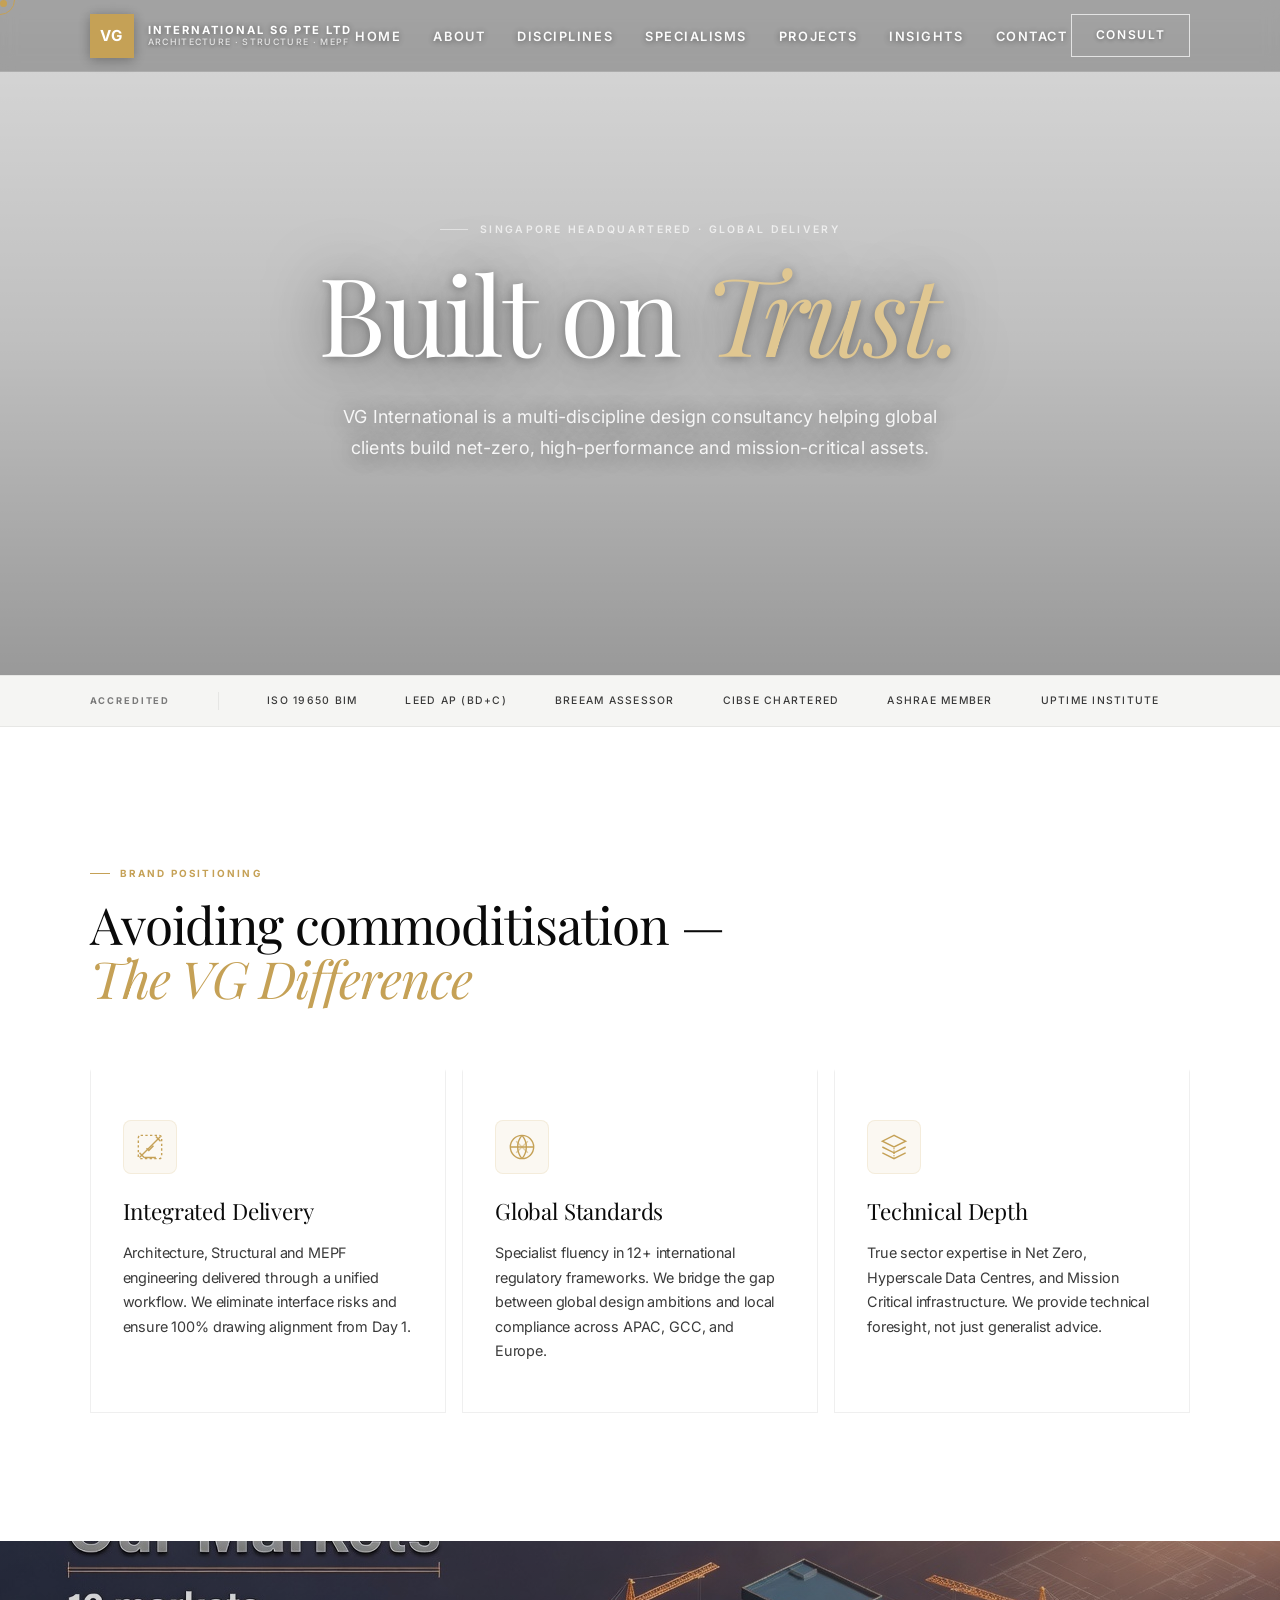
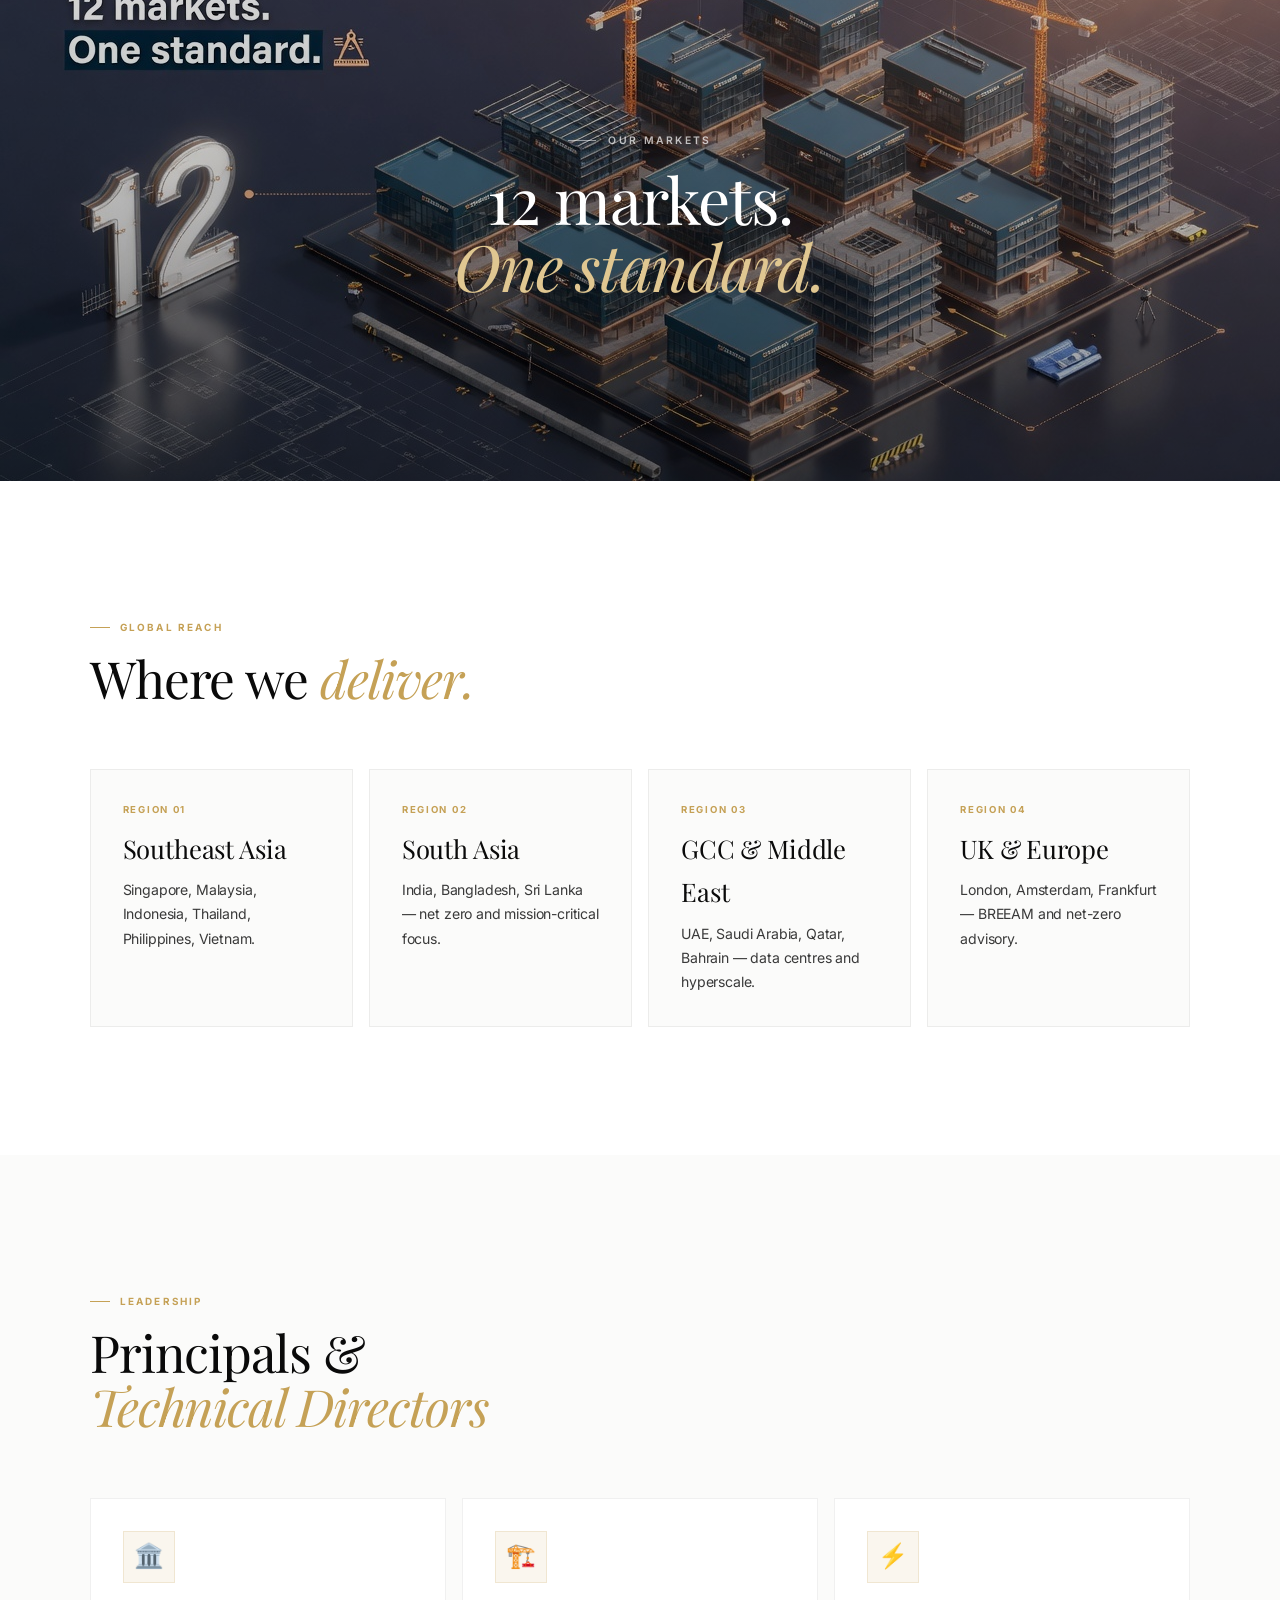
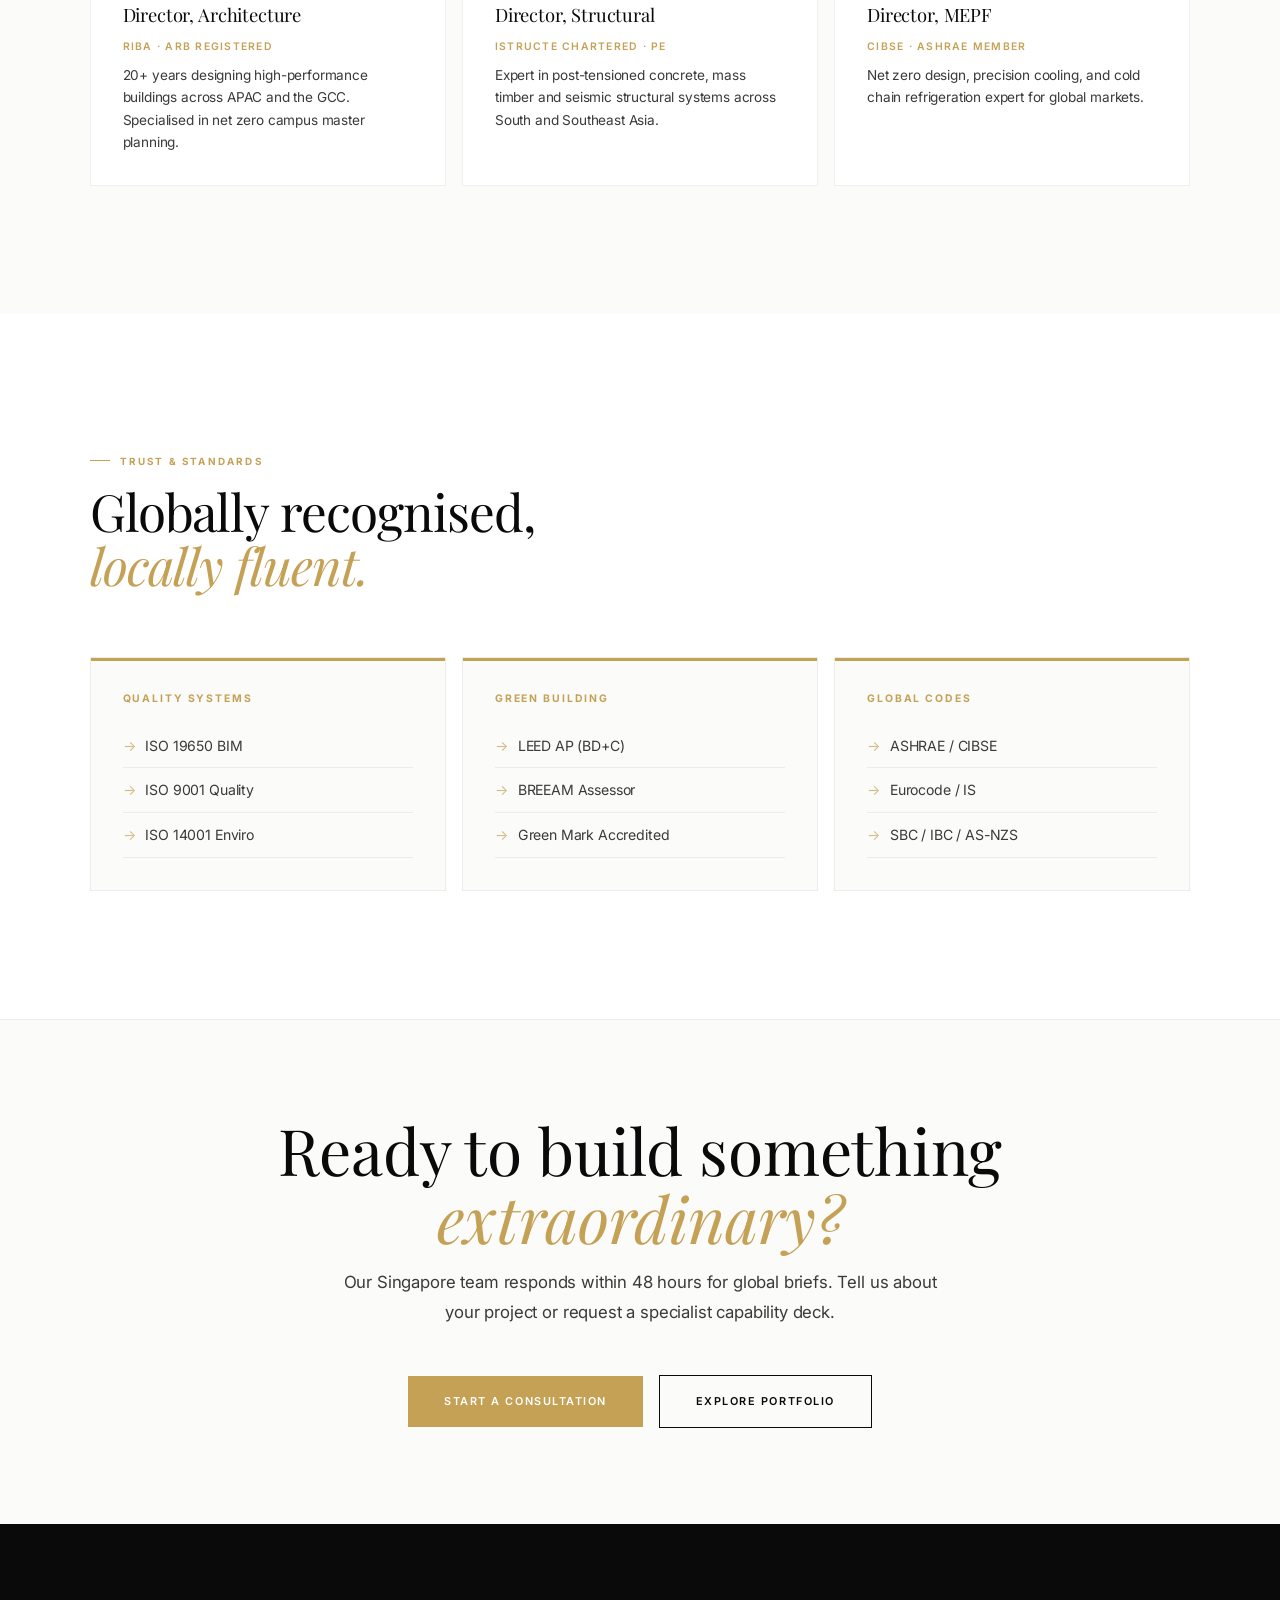
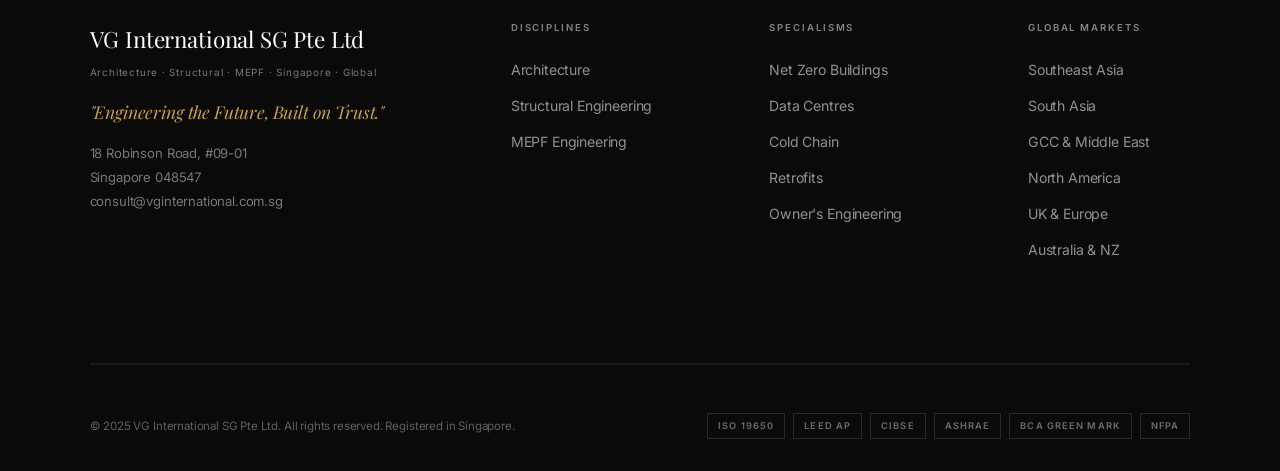
==== commit cbaea092: "update" ====
--- a/about.html
+++ b/about.html
@@ -35,30 +35,46 @@
     <div class="section-tag">Brand Positioning</div>
     <h2 class="sec-title">Avoiding commoditisation —<br><em>The VG Difference</em></h2>
   </div>
-  <div class="spec-inner">
-    <div class="reveal-init">
-      <p class="body-text mb2">Most engineering consultancies compete on hourly rate. VG refuses this race to the bottom. We compete on <strong>integrated capability</strong> — our ability to solve complex, cross-discipline technical problems that fragmented firms cannot.</p>
-      <p class="body-text mb2">Our business development strategy focuses on securing relationships with global developers, REITs, sovereign wealth funds and mission-critical operators who need a trusted technical partner — not a transactional vendor.</p>
-      <p class="body-text">This is the VG Difference: technical depth, international standards fluency, and integrated delivery — all from a single point of accountability.</p>
-    </div>
-    <div class="reveal-init">
-      <div class="f-col mt1">
-        <div class="promise-card mb1">
-          <div class="icon-circle ic-gold">📐</div>
-          <div class="sc-title mb1">Integrated Delivery</div>
-          <div class="sc-text">Architecture, Structural and MEPF from one team. No interface risk, no misaligned drawings.</div>
+  <div class="section-features">
+    <div class="grid-3 mt4">
+      
+      <!-- Feature 01 -->
+      <div class="promise-card reveal-init">
+        <div class="feat-icon">
+          <svg viewBox="0 0 24 24" fill="none" stroke="currentColor" stroke-width="1.2">
+            <path d="M3 21l18-18M7 21h10M3 17l4 4M17 3l4 4M9 13l2 2 4-4" />
+            <rect x="2" y="2" width="20" height="20" rx="2" stroke-dasharray="2 2"/>
+          </svg>
         </div>
-        <div class="promise-card mb1">
-          <div class="icon-circle ic-gold">🌍</div>
-          <div class="sc-title mb1">Global Standards</div>
-          <div class="sc-text">Fluent in 12+ regulatory frameworks across APAC, GCC, Europe and the Americas.</div>
+        <div class="sc-title mb1">Integrated Delivery</div>
+        <div class="sc-text">Architecture, Structural and MEPF engineering delivered through a unified workflow. We eliminate interface risks and ensure 100% drawing alignment from Day 1.</div>
+      </div>
+
+      <!-- Feature 02 -->
+      <div class="promise-card reveal-init">
+        <div class="feat-icon">
+          <svg viewBox="0 0 24 24" fill="none" stroke="currentColor" stroke-width="1.2">
+            <circle cx="12" cy="12" r="10" />
+            <path d="M2 12h20M12 2a15.3 15.3 0 010 20M12 2a15.3 15.3 0 000 20" />
+            <path d="M7 7l10 10M17 7L7 17" opacity="0.5"/>
+          </svg>
         </div>
-        <div class="promise-card">
-          <div class="icon-circle ic-gold">🏆</div>
-          <div class="sc-title mb1">Technical Depth</div>
-          <div class="sc-text">Sector specialists in Net Zero, Data Centres, Cold Chain and Mission Critical — not generalists.</div>
+        <div class="sc-title mb1">Global Standards</div>
+        <div class="sc-text">Specialist fluency in 12+ international regulatory frameworks. We bridge the gap between global design ambitions and local compliance across APAC, GCC, and Europe.</div>
+      </div>
+
+      <!-- Feature 03 -->
+      <div class="promise-card reveal-init">
+        <div class="feat-icon">
+          <svg viewBox="0 0 24 24" fill="none" stroke="currentColor" stroke-width="1.2">
+            <path d="M12 2L2 7l10 5 10-5-10-5zM2 17l10 5 10-5M2 12l10 5 10-5" />
+            <path d="M12 22V12" stroke-dasharray="1 1"/>
+          </svg>
         </div>
+        <div class="sc-title mb1">Technical Depth</div>
+        <div class="sc-text">True sector expertise in Net Zero, Hyperscale Data Centres, and Mission Critical infrastructure. We provide technical foresight, not just generalist advice.</div>
       </div>
+
     </div>
   </div>
 </div>
--- a/css/style.css
+++ b/css/style.css
@@ -192,12 +192,83 @@
 nav.on-video .nav-links a { opacity: 0.95; }
 nav.on-video .nav-links a:hover { color: var(--gold-light); opacity: 1; text-shadow: none; }
 
-/* Scrolled state — clean dark on white, hide the before gradient */
+nav.on-video .nav-links a:hover { color: var(--gold-light); opacity: 1; text-shadow: none; }
+
+/* Scrolled state — clean dark on white */
 nav.scrolled::before { opacity: 0; display: none; }
 nav.scrolled .nav-logo-name { color: var(--ink); text-shadow: none; }
 nav.scrolled .nav-logo-sub  { color: var(--ink-3); text-shadow: none; }
 nav.scrolled .nav-links a   { color: var(--ink); text-shadow: none; opacity: 0.7; }
-
+nav.scrolled .nav-burger span { background: var(--ink); }
+
+.nav-right { display: flex; align-items: center; gap: var(--s3); }
+
+.nav-burger {
+  display: none; width: 40px; height: 40px;
+  background: transparent; border: none;
+  cursor: pointer; position: relative;
+  z-index: 2000;
+}
+
+.nav-burger span {
+  display: block; width: 22px; height: 1.5px;
+  background: #FFF; margin: 5px auto;
+  transition: all 0.4s var(--ease);
+  transform-origin: center;
+}
+
+.nav-burger.active span:nth-child(1) { transform: translateY(6.5px) rotate(45deg); background: var(--ink) !important; }
+.nav-burger.active span:nth-child(2) { opacity: 0; }
+.nav-burger.active span:nth-child(3) { transform: translateY(-6.5px) rotate(-45deg); background: var(--ink) !important; }
+
+/* Mobile Overlay */
+.nav-mobile-overlay {
+  position: fixed; inset: 0;
+  background: rgba(255,255,255,0.96);
+  backdrop-filter: blur(32px);
+  z-index: 3000;
+  display: flex; flex-direction: column;
+  opacity: 0; pointer-events: none;
+  transition: all 0.5s var(--ease);
+  overflow-y: auto;
+  -webkit-overflow-scrolling: touch;
+}
+
+.nav-mobile-overlay.active { opacity: 1; pointer-events: all; }
+
+/* Accessible hidden header */
+.sr-only {
+  position: absolute; width: 1px; height: 1px; padding: 0; margin: -1px;
+  overflow: hidden; clip: rect(0,0,0,0); border: 0;
+}
+
+.mobile-nav-inner {
+  display: flex; flex-direction: column;
+  min-height: 100%;
+  padding: 100px var(--side) 60px; /* Space for the floating burger */
+}
+
+.mobile-nav-links {
+  list-style: none; display: flex; flex-direction: column;
+  gap: var(--s2);
+}
+
+.mobile-nav-links a {
+  font-family: var(--f-display);
+  font-size: clamp(2.4rem, 10vw, 3.5rem); 
+  font-weight: 400;
+  color: var(--ink); text-transform: capitalize;
+  opacity: 0; transition: opacity 0.5s var(--ease);
+  display: block; padding: 8px 0;
+}
+
+.mobile-nav-footer {
+  margin-top: auto; padding-top: var(--s6);
+  border-top: 1px solid var(--border);
+}
+
+.flex-row { display: flex; align-items: center; }
+.gap-s2 { gap: var(--s2); }
 
 .nav-cta {
   font-family: var(--f-body);
@@ -1311,16 +1382,45 @@
    PROMISE / VALUE CARDS
    ============================ */
 .promise-card {
-  padding: var(--s5);
+  padding: var(--s6) var(--s5);
   border: 1px solid var(--border);
   background: var(--bg);
   border-top: 3px solid transparent;
   transition: all 0.4s var(--ease);
+  display: flex; flex-direction: column;
+}
+
+.feat-icon {
+  width: 54px; height: 54px;
+  background: rgba(201,165,90,0.08);
+  border-radius: 8px;
+  display: flex; align-items: center; justify-content: center;
+  margin-bottom: var(--s4);
+  color: var(--gold);
+  border: 1px solid rgba(201,165,90,0.15);
+}
+
+.feat-icon svg {
+  width: 28px; height: 28px;
 }
 
 .promise-card:hover {
   border-top-color: var(--gold);
+  background: var(--bg-2);
   box-shadow: var(--shadow);
+  transform: translateY(-4px);
+}
+
+.sc-title {
+  font-family: var(--f-display);
+  font-size: 1.4rem; font-weight: 400;
+  color: var(--ink); line-height: 1.2;
+}
+
+.sc-text {
+  font-family: var(--f-body);
+  font-size: 0.9rem; color: var(--ink-2);
+  line-height: 1.7;
 }
 
 /* ============================
@@ -1484,6 +1584,18 @@
 .pr-side { padding-right: var(--side); }
 
 /* ============================
+   CLICK / TAP FEEDBACK
+   ============================ */
+.btn:active, 
+.nav-links a:active,
+.mobile-nav-links a:active,
+.proj-card:active,
+.spec-card:active {
+  transform: scale(0.96);
+  opacity: 0.8;
+}
+
+/* ============================
    SCROLL ANIMATIONS
    ============================ */
 .reveal-init {
@@ -1581,10 +1693,12 @@
    RESPONSIVE
    ============================ */
 @media (max-width: 1024px) {
+  :root { --side: 5vw; }
   .spec-grid { grid-template-columns: 1fr 1fr; }
-  .mag-pair, .mag-pair.reverse { grid-template-columns: 1fr; }
+  .mag-pair, .mag-pair.reverse { grid-template-columns: 1fr; gap: var(--s5); }
   .mag-pair.reverse .mag-image, .mag-pair.reverse .mag-text { order: unset; }
-  .statement-band .inner { grid-template-columns: 1fr; }
+  .mag-text, .mag-pair.reverse .mag-text { padding: 0; }
+  .statement-band .inner { grid-template-columns: 1fr; gap: var(--s5); }
   .statement-body { border-left: none; padding-left: 0; border-top: 1px solid var(--border-gold); padding-top: var(--s4); }
   .contact-grid { grid-template-columns: 1fr; }
   .footer-grid { grid-template-columns: 1fr 1fr; }
@@ -1594,18 +1708,56 @@
 }
 
 @media (max-width: 768px) {
-  :root { --side: 1.5rem; }
+  :root { --side: 1.5rem; --s9: 80px; --s8: 64px; }
+  
+  /* Nav Mobile */
+  .nav-links { display: none; }
+  .nav-burger { display: block; }
+  .nav-cta { display: none; }
+  .nav-right .nav-cta { display: inline-flex; padding: 8px 16px; font-size: 0.6rem; }
+
+  /* Typography */
+  .display-xl { font-size: 3.5rem; }
+  .display-lg { font-size: 2.8rem; }
+  .display-section { font-size: 2.2rem; }
+  
+  /* Visuals */
+  .mag-image img { height: 350px; }
+  .video-hero.tall { height: 60vh; }
+  .video-hero.medium { height: 45vh; }
+
+  /* Grids */
   .spec-grid, .proj-grid, .three-col, .four-col, .grid-3, .grid-4, .projects-grid { grid-template-columns: 1fr; }
   .grid-2 { grid-template-columns: 1fr; }
   .insights-grid { grid-template-columns: 1fr; }
   .keyword-grid { grid-template-columns: 1fr; }
   .roadmap-grid { grid-template-columns: repeat(2, 1fr); }
   .stats-strip { grid-template-columns: repeat(2, 1fr); }
+  
+  /* Cards */
   .article-card { grid-template-columns: 1fr; }
-  .article-thumb { height: 160px; border-right: none; border-bottom: 1px solid var(--border); }
+  .article-thumb { height: 200px; border-right: none; border-bottom: 1px solid var(--border); }
   .spec-inner { grid-template-columns: 1fr !important; }
   .disc-header { grid-template-columns: 1fr !important; }
-  .nav-links { display: none; }
+  
   .hero-stats-bar { display: grid; grid-template-columns: 1fr 1fr; }
   .hstat:nth-child(n+3) { display: none; }
-}
+  
+  /* Footer */
+  .footer-grid { grid-template-columns: 1fr; gap: var(--s5); }
+}
+
+@media (max-width: 480px) {
+  :root { --s9: 64px; --s8: 48px; }
+  .display-xl { font-size: 2.8rem; }
+  .hstat-num { font-size: 1.8rem; }
+  .mag-title { font-size: 1.8rem; }
+  .roadmap-grid { grid-template-columns: 1fr; }
+  .stats-strip { grid-template-columns: 1fr; }
+  
+  /* Header Polish */
+  .nav-logo-name { font-size: 0.6rem; letter-spacing: 0.12em; }
+  .nav-logo-sub { display: none; }
+  .nav-right { gap: 8px; }
+  .nav-cta { padding: 8px 12px; font-size: 0.55rem; }
+}
